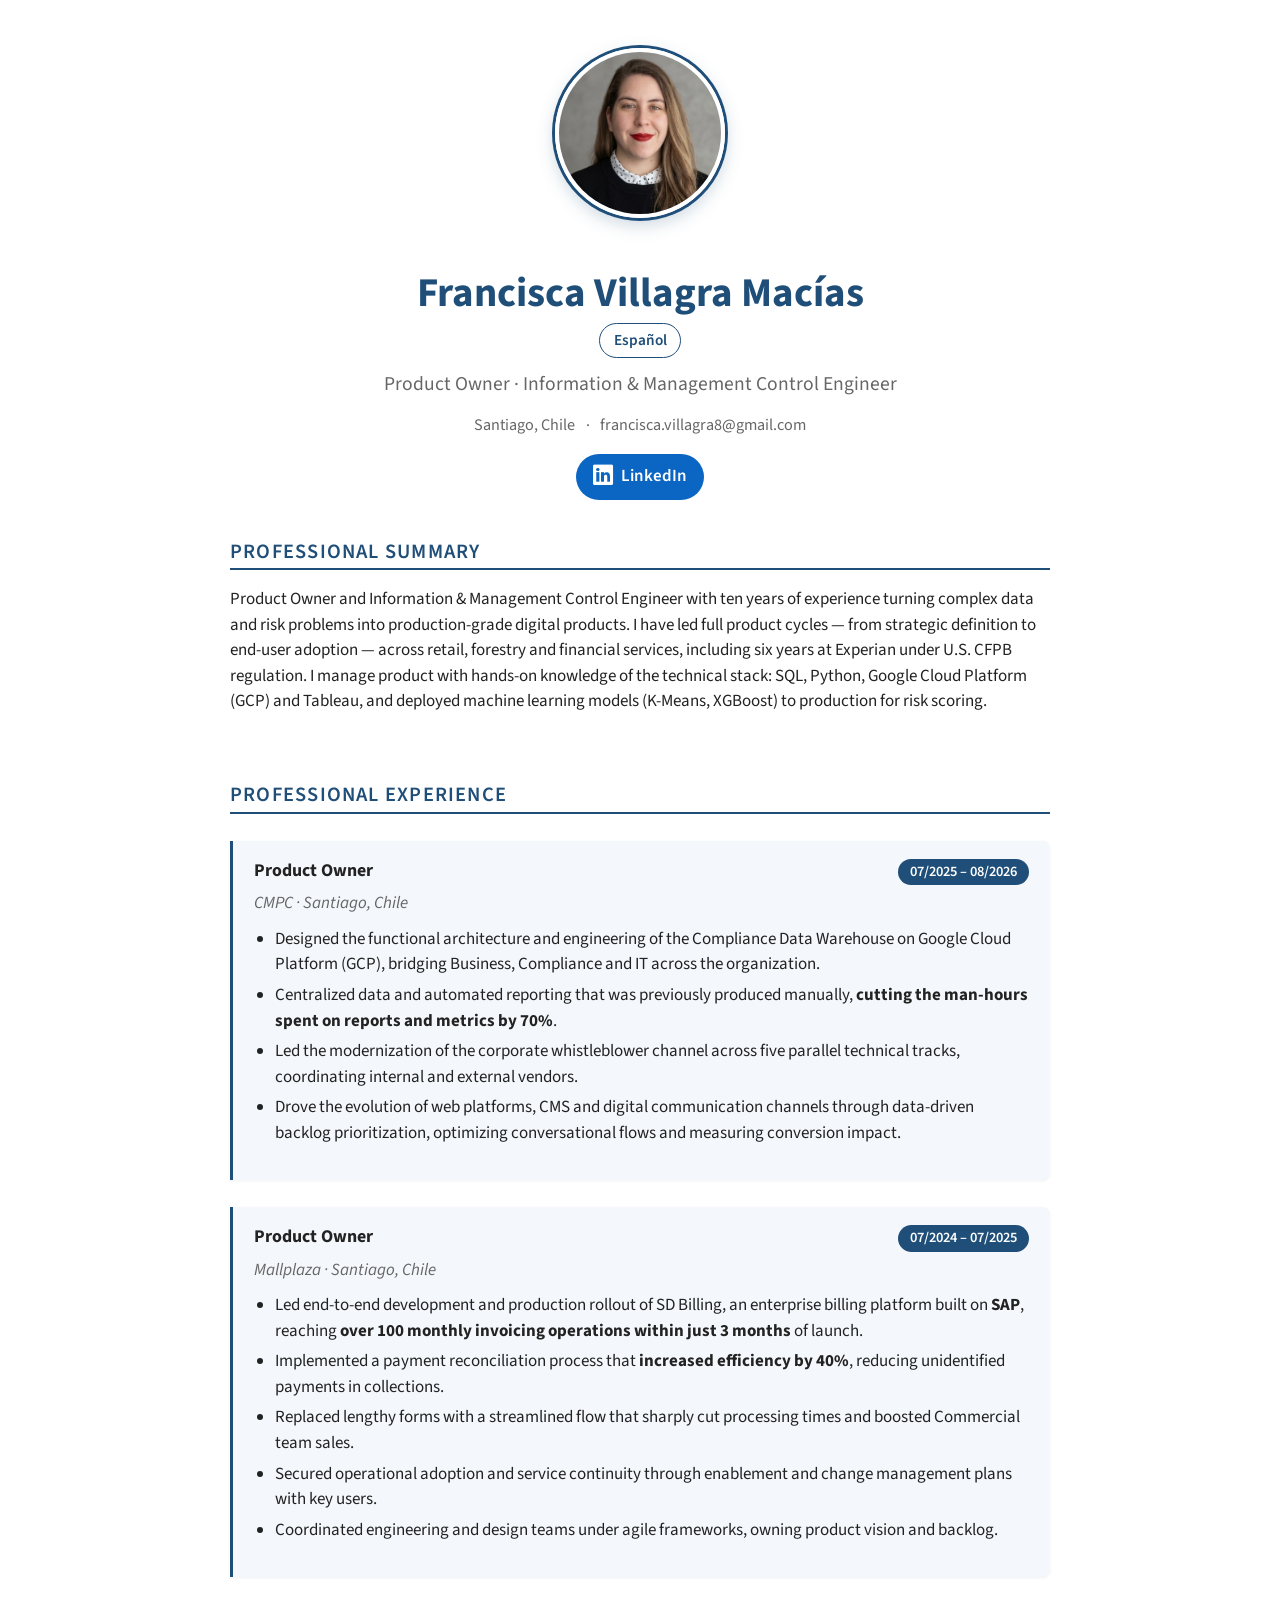
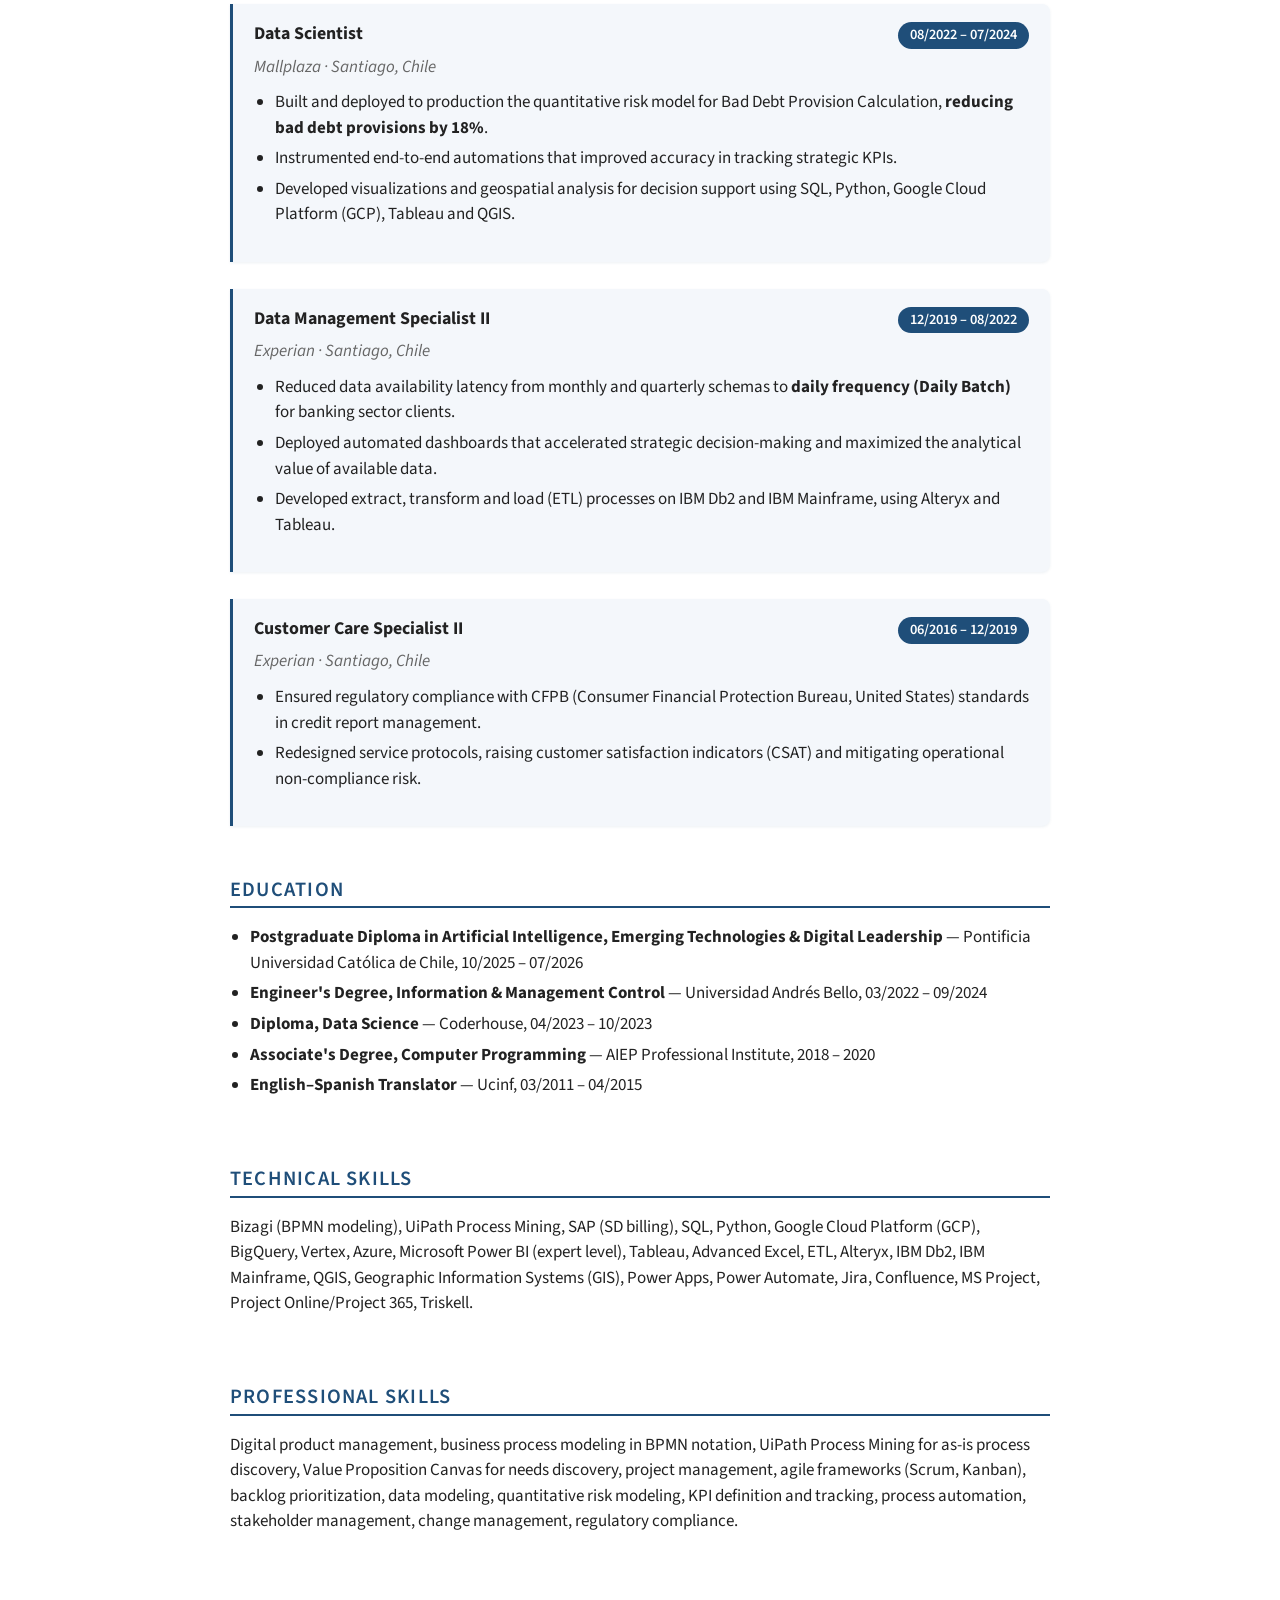
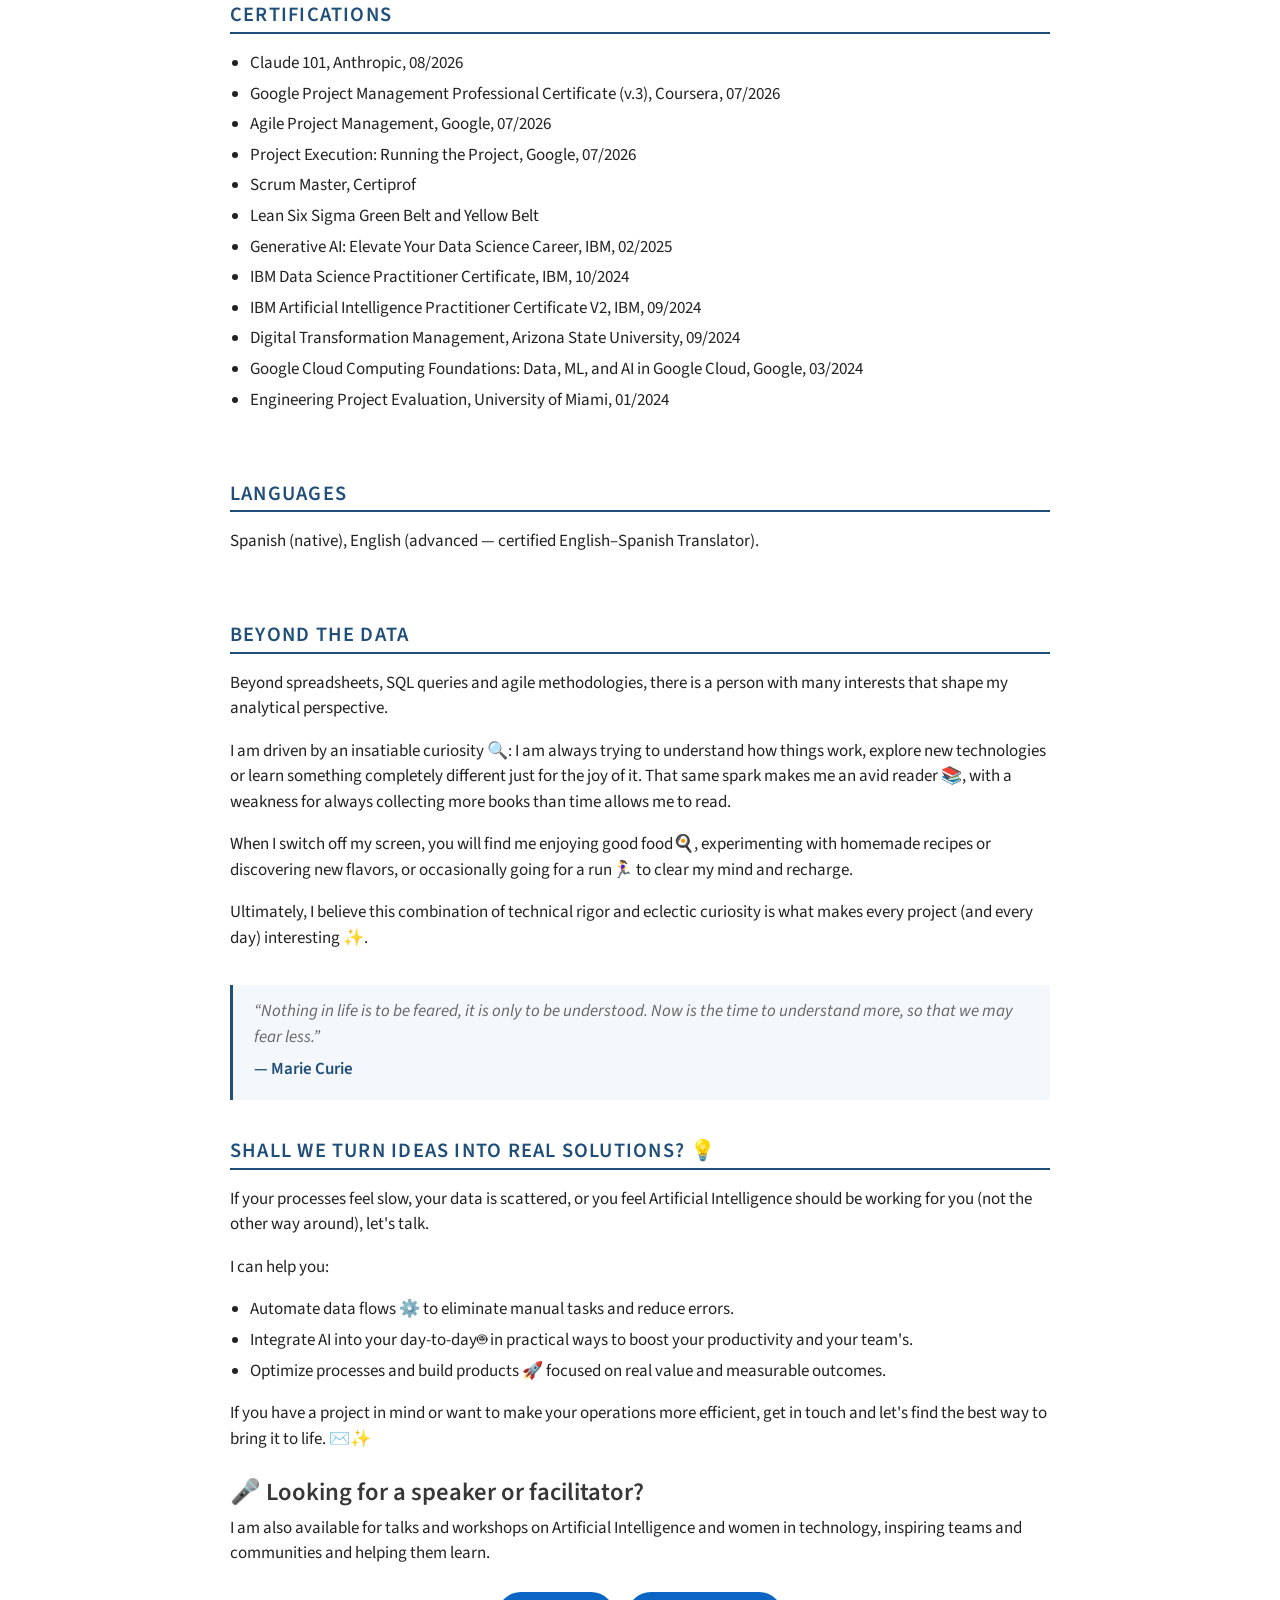
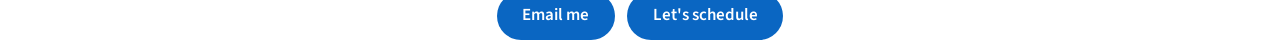
==== docs/en/index.html @ a583f2a6 "Add meeting scheduling email button Co-authored-by: Copilot <223556219+Copilot@users.noreply.github." ====
<!DOCTYPE html>
<html lang="en">
<head>
<meta charset="utf-8">
<meta name="viewport" content="width=device-width, initial-scale=1">
<meta name="format-detection" content="date=no">
<title>Francisca Villagra Macías — CV</title>
<link href="../site_libs/bootstrap/bootstrap-icons.css" rel="stylesheet">
<link href="../site_libs/bootstrap/bootstrap-158031087360bce0ff56dc785ce39e06.min.css" rel="stylesheet">
<link href="../styles.css" rel="stylesheet">
</head>
<body>
<main id="quarto-content" class="content">
<div class="cv-cabecera">
<img class="cv-foto" src="../foto.png" alt="Photo of Francisca Villagra Macías">
<h1>Francisca Villagra Macías</h1>
<a class="cv-idioma" href="../" lang="es">Español</a>
<div class="cv-titulo">Product Owner · Information &amp; Management Control Engineer</div>
<div class="cv-contacto"><span>Santiago, Chile</span><span>francisca.villagra8@gmail.com</span></div>
<a class="cv-linkedin" href="https://www.linkedin.com/in/franciscavmacias" target="_blank" rel="noopener" aria-label="Francisca Villagra Macías on LinkedIn"><i class="bi bi-linkedin"></i> LinkedIn</a>
</div>

<section>
<h2>Professional Summary</h2>
<p>Product Owner and Information &amp; Management Control Engineer with ten years of experience turning complex data and risk problems into production-grade digital products. I have led full product cycles — from strategic definition to end-user adoption — across retail, forestry and financial services, including six years at Experian under U.S. CFPB regulation. I manage product with hands-on knowledge of the technical stack: SQL, Python, Google Cloud Platform (GCP) and Tableau, and deployed machine learning models (K-Means, XGBoost) to production for risk scoring.</p>
</section>
<section>
<h2>Professional Experience</h2>
<div class="cv-bloque visible">
<div class="cv-cargo"><div class="cv-rol">Product Owner</div><div class="cv-periodo"><span class="cv-fecha" role="text" aria-label="07/2025 – 08/2026" data-fecha="07/2025 – 08/2026"></span></div></div>
<div class="cv-empresa">CMPC · Santiago, Chile</div>
<ul>
<li>Designed the functional architecture and engineering of the Compliance Data Warehouse on Google Cloud Platform (GCP), bridging Business, Compliance and IT across the organization.</li>
<li>Centralized data and automated reporting that was previously produced manually, <strong>cutting the man-hours spent on reports and metrics by 70%</strong>.</li>
<li>Led the modernization of the corporate whistleblower channel across five parallel technical tracks, coordinating internal and external vendors.</li>
<li>Drove the evolution of web platforms, CMS and digital communication channels through data-driven backlog prioritization, optimizing conversational flows and measuring conversion impact.</li>
</ul>
</div>
<div class="cv-bloque visible">
<div class="cv-cargo"><div class="cv-rol">Product Owner</div><div class="cv-periodo"><span class="cv-fecha" role="text" aria-label="07/2024 – 07/2025" data-fecha="07/2024 – 07/2025"></span></div></div>
<div class="cv-empresa">Mallplaza · Santiago, Chile</div>
<ul>
<li>Led end-to-end development and production rollout of SD Billing, an enterprise billing platform built on <strong>SAP</strong>, reaching <strong>over 100 monthly invoicing operations within just 3 months</strong> of launch.</li>
<li>Implemented a payment reconciliation process that <strong>increased efficiency by 40%</strong>, reducing unidentified payments in collections.</li>
<li>Replaced lengthy forms with a streamlined flow that sharply cut processing times and boosted Commercial team sales.</li>
<li>Secured operational adoption and service continuity through enablement and change management plans with key users.</li>
<li>Coordinated engineering and design teams under agile frameworks, owning product vision and backlog.</li>
</ul>
</div>
<div class="cv-bloque visible">
<div class="cv-cargo"><div class="cv-rol">Data Scientist</div><div class="cv-periodo"><span class="cv-fecha" role="text" aria-label="08/2022 – 07/2024" data-fecha="08/2022 – 07/2024"></span></div></div>
<div class="cv-empresa">Mallplaza · Santiago, Chile</div>
<ul>
<li>Built and deployed to production the quantitative risk model for Bad Debt Provision Calculation, <strong>reducing bad debt provisions by 18%</strong>.</li>
<li>Instrumented end-to-end automations that improved accuracy in tracking strategic KPIs.</li>
<li>Developed visualizations and geospatial analysis for decision support using SQL, Python, Google Cloud Platform (GCP), Tableau and QGIS.</li>
</ul>
</div>
<div class="cv-bloque visible">
<div class="cv-cargo"><div class="cv-rol">Data Management Specialist II</div><div class="cv-periodo"><span class="cv-fecha" role="text" aria-label="12/2019 – 08/2022" data-fecha="12/2019 – 08/2022"></span></div></div>
<div class="cv-empresa">Experian · Santiago, Chile</div>
<ul>
<li>Reduced data availability latency from monthly and quarterly schemas to <strong>daily frequency (Daily Batch)</strong> for banking sector clients.</li>
<li>Deployed automated dashboards that accelerated strategic decision-making and maximized the analytical value of available data.</li>
<li>Developed extract, transform and load (ETL) processes on IBM Db2 and IBM Mainframe, using Alteryx and Tableau.</li>
</ul>
</div>
<div class="cv-bloque visible">
<div class="cv-cargo"><div class="cv-rol">Customer Care Specialist II</div><div class="cv-periodo"><span class="cv-fecha" role="text" aria-label="06/2016 – 12/2019" data-fecha="06/2016 – 12/2019"></span></div></div>
<div class="cv-empresa">Experian · Santiago, Chile</div>
<ul>
<li>Ensured regulatory compliance with CFPB (Consumer Financial Protection Bureau, United States) standards in credit report management.</li>
<li>Redesigned service protocols, raising customer satisfaction indicators (CSAT) and mitigating operational non-compliance risk.</li>
</ul>
</div>
</section>
<section>
<h2>Education</h2>
<ul>
<li><strong>Postgraduate Diploma in Artificial Intelligence, Emerging Technologies &amp; Digital Leadership</strong> — Pontificia Universidad Católica de Chile, <span class="cv-fecha" role="text" aria-label="10/2025" data-fecha="10/2025"></span> – <span class="cv-fecha" role="text" aria-label="07/2026" data-fecha="07/2026"></span></li>
<li><strong>Engineer's Degree, Information &amp; Management Control</strong> — Universidad Andrés Bello, <span class="cv-fecha" role="text" aria-label="03/2022" data-fecha="03/2022"></span> – <span class="cv-fecha" role="text" aria-label="09/2024" data-fecha="09/2024"></span></li>
<li><strong>Diploma, Data Science</strong> — Coderhouse, <span class="cv-fecha" role="text" aria-label="04/2023" data-fecha="04/2023"></span> – <span class="cv-fecha" role="text" aria-label="10/2023" data-fecha="10/2023"></span></li>
<li><strong>Associate's Degree, Computer Programming</strong> — AIEP Professional Institute, 2018 – 2020</li>
<li><strong>English–Spanish Translator</strong> — Ucinf, <span class="cv-fecha" role="text" aria-label="03/2011" data-fecha="03/2011"></span> – <span class="cv-fecha" role="text" aria-label="04/2015" data-fecha="04/2015"></span></li>
</ul>
</section>
<section>
<h2>Technical Skills</h2>
<p>Bizagi (BPMN modeling), UiPath Process Mining, SAP (SD billing), SQL, Python, Google Cloud Platform (GCP), BigQuery, Vertex, Azure, Microsoft Power BI (expert level), Tableau, Advanced Excel, ETL, Alteryx, IBM Db2, IBM Mainframe, QGIS, Geographic Information Systems (GIS), Power Apps, Power Automate, Jira, Confluence, MS Project, Project Online/Project 365, Triskell.</p>
</section>
<section>
<h2>Professional Skills</h2>
<p>Digital product management, business process modeling in BPMN notation, UiPath Process Mining for as-is process discovery, Value Proposition Canvas for needs discovery, project management, agile frameworks (Scrum, Kanban), backlog prioritization, data modeling, quantitative risk modeling, KPI definition and tracking, process automation, stakeholder management, change management, regulatory compliance.</p>
</section>
<section>
<h2>Certifications</h2>
<ul>
<li>Claude 101, Anthropic, <span class="cv-fecha" role="text" aria-label="08/2026" data-fecha="08/2026"></span></li>
<li>Google Project Management Professional Certificate (v.3), Coursera, <span class="cv-fecha" role="text" aria-label="07/2026" data-fecha="07/2026"></span></li>
<li>Agile Project Management, Google, <span class="cv-fecha" role="text" aria-label="07/2026" data-fecha="07/2026"></span></li>
<li>Project Execution: Running the Project, Google, <span class="cv-fecha" role="text" aria-label="07/2026" data-fecha="07/2026"></span></li>
<li>Scrum Master, Certiprof</li>
<li>Lean Six Sigma Green Belt and Yellow Belt</li>
<li>Generative AI: Elevate Your Data Science Career, IBM, <span class="cv-fecha" role="text" aria-label="02/2025" data-fecha="02/2025"></span></li>
<li>IBM Data Science Practitioner Certificate, IBM, <span class="cv-fecha" role="text" aria-label="10/2024" data-fecha="10/2024"></span></li>
<li>IBM Artificial Intelligence Practitioner Certificate V2, IBM, <span class="cv-fecha" role="text" aria-label="09/2024" data-fecha="09/2024"></span></li>
<li>Digital Transformation Management, Arizona State University, <span class="cv-fecha" role="text" aria-label="09/2024" data-fecha="09/2024"></span></li>
<li>Google Cloud Computing Foundations: Data, ML, and AI in Google Cloud, Google, <span class="cv-fecha" role="text" aria-label="03/2024" data-fecha="03/2024"></span></li>
<li>Engineering Project Evaluation, University of Miami, <span class="cv-fecha" role="text" aria-label="01/2024" data-fecha="01/2024"></span></li>
</ul>
</section>
<section>
<h2>Languages</h2>
<p>Spanish (native), English (advanced — certified English–Spanish Translator).</p>
</section>
<section>
<h2>Beyond the Data</h2>
<p>Beyond spreadsheets, SQL queries and agile methodologies, there is a person with many interests that shape my analytical perspective.</p>
<p>I am driven by an insatiable curiosity 🔍: I am always trying to understand how things work, explore new technologies or learn something completely different just for the joy of it. That same spark makes me an avid reader 📚, with a weakness for always collecting more books than time allows me to read.</p>
<p>When I switch off my screen, you will find me enjoying good food🍳, experimenting with homemade recipes or discovering new flavors, or occasionally going for a run🏃‍♀️ to clear my mind and recharge.</p>
<p>Ultimately, I believe this combination of technical rigor and eclectic curiosity is what makes every project (and every day) interesting ✨.</p>
</section>
<blockquote class="cv-cita">
<p>“Nothing in life is to be feared, it is only to be understood. Now is the time to understand more, so that we may fear less.”</p>
<cite>— Marie Curie</cite>
</blockquote>
<section>
<h2>Shall we turn ideas into real solutions? 💡</h2>
<p>If your processes feel slow, your data is scattered, or you feel Artificial Intelligence should be working for you (not the other way around), let's talk.</p>
<p>I can help you:</p>
<ul>
<li>Automate data flows ⚙️ to eliminate manual tasks and reduce errors.</li>
<li>Integrate AI into your day-to-day🤖 in practical ways to boost your productivity and your team's.</li>
<li>Optimize processes and build products 🚀 focused on real value and measurable outcomes.</li>
</ul>
<p>If you have a project in mind or want to make your operations more efficient, get in touch and let's find the best way to bring it to life. ✉️✨</p>
<h3>🎤 Looking for a speaker or facilitator?</h3>
<p>I am also available for talks and workshops on Artificial Intelligence and women in technology, inspiring teams and communities and helping them learn.</p>
<div class="cv-email-contenedor"><a class="cv-email" href="mailto:francisca.villagra8@gmail.com?subject=Let%27s%20talk%20about%20a%20project">Email me</a><a class="cv-email" href="mailto:francisca.villagra8@gmail.com?subject=Let%27s%20schedule&amp;body=Hi%20Francisca%2C%0A%0ALet%27s%20schedule%20a%20meeting.">Let's schedule</a></div>
</section>
</main>
</body>
</html>
---- docs/styles.css ----
:root { --acento: #1f4e79; --texto: #222; --suave: #666; }
body { color: var(--texto); }
#quarto-content { max-width: 820px; margin: 0 auto; }
header#title-block-header { display: none; }

.cv-cabecera { text-align: center; margin: 2rem 0 1.5rem; }
.cv-cabecera h1 { font-size: 2.4rem; font-weight: 700; margin-bottom: .2rem; color: var(--acento); }
.cv-cabecera .cv-titulo { font-size: 1.15rem; color: var(--suave); margin-bottom: .8rem; }
.cv-contacto { font-size: .95rem; color: var(--suave); }
.cv-contacto span + span::before { content: "·"; margin: 0 .6rem; }
.cv-linkedin {
  display: inline-flex; align-items: center; gap: .5rem; margin-top: 1rem;
  padding: .45rem 1rem; border-radius: 999px; background: #0a66c2; color: #fff !important;
  text-decoration: none; font-weight: 600;
}
.cv-linkedin:hover { background: #004182; }
.cv-linkedin .bi { font-size: 1.2rem; }
.cv-idioma {
  display: inline-block; margin: .1rem 0 .7rem; padding: .3rem .8rem; border: 1px solid var(--acento);
  border-radius: 999px; color: var(--acento); text-decoration: none; font-size: .9rem; font-weight: 600;
}
.cv-idioma:hover { color: #fff; background: var(--acento); }
.cv-cita {
  margin: 2rem 0 .75rem; padding: 1rem 1.25rem; border-left: 3px solid var(--acento);
  background: #f4f7fb; color: var(--suave); font-style: italic;
}
.cv-cita p { margin-bottom: .4rem; }
.cv-cita cite { color: var(--acento); font-style: normal; font-weight: 600; }
.cv-cita + section h2 { margin-top: .75rem; }
.cv-email-contenedor { display: flex; justify-content: center; flex-wrap: wrap; gap: .75rem; margin: 1.5rem 0 2rem; }
.cv-email {
  display: inline-block; padding: .65rem 1.5rem; border-radius: 999px; background: #0a66c2;
  color: #fff !important; text-decoration: none; font-weight: 600;
}
.cv-email:hover { background: #004182; }

h2 { font-size: 1.2rem; text-transform: uppercase; letter-spacing: .06em; color: var(--acento);
     border-bottom: 2px solid var(--acento); padding-bottom: .25rem; margin-top: 2.2rem; }
.cv-bloque { margin-top: 1.6rem; padding: 1rem 1.25rem; border-left: 3px solid var(--acento);
  background: #f4f7fb; border-radius: 0 8px 8px 0; box-shadow: 0 1px 3px rgba(31,78,121,.08); }
.cv-cargo { display: flex; justify-content: space-between; align-items: baseline; flex-wrap: wrap; gap: .4rem 2rem; }
.cv-cargo .cv-rol { font-weight: 700; font-size: 1.05rem; }
.cv-cargo .cv-periodo { color: #fff; background: var(--acento); font-size: .85rem; font-weight: 600;
  padding: .15rem .7rem; border-radius: 999px; white-space: nowrap; }
.cv-fecha::before { content: attr(data-fecha); }
.cv-periodo .cv-fecha { color: #fff; }
a[x-apple-data-detectors] {
  color: inherit !important; font-family: inherit !important; font-size: inherit !important;
  font-weight: inherit !important; line-height: inherit !important;
  -webkit-text-fill-color: currentColor !important; text-decoration: none !important;
}
.cv-empresa { color: var(--suave); font-style: italic; margin: .35rem 0 .6rem; }
ul { padding-left: 1.2rem; }
li { margin-bottom: .3rem; }

@media print { .cv-linkedin { color: #000 !important; background: none; border: 1px solid #000; } }

/* Aparición al hacer scroll */
.reveal { opacity: 0; transform: translateY(28px); transition: opacity .7s ease, transform .7s ease; }
.reveal.visible { opacity: 1; transform: none; }
.cv-bloque li { opacity: 0; transform: translateY(10px); transition: opacity .5s ease var(--d, 0ms), transform .5s ease var(--d, 0ms); }
.cv-bloque.visible li { opacity: 1; transform: none; }
.cv-cabecera.reveal { transform: translateY(-24px); }
.cv-cabecera.reveal.visible { transform: none; }
@media (prefers-reduced-motion: reduce) { .reveal, .cv-bloque li { opacity: 1; transform: none; transition: none; } }

.cv-foto { width: 170px; height: 170px; object-fit: cover; border-radius: 50%; border: 4px solid #fff;
  box-shadow: 0 0 0 3px var(--acento), 0 6px 18px rgba(31,78,121,.25); margin-bottom: 1rem; }
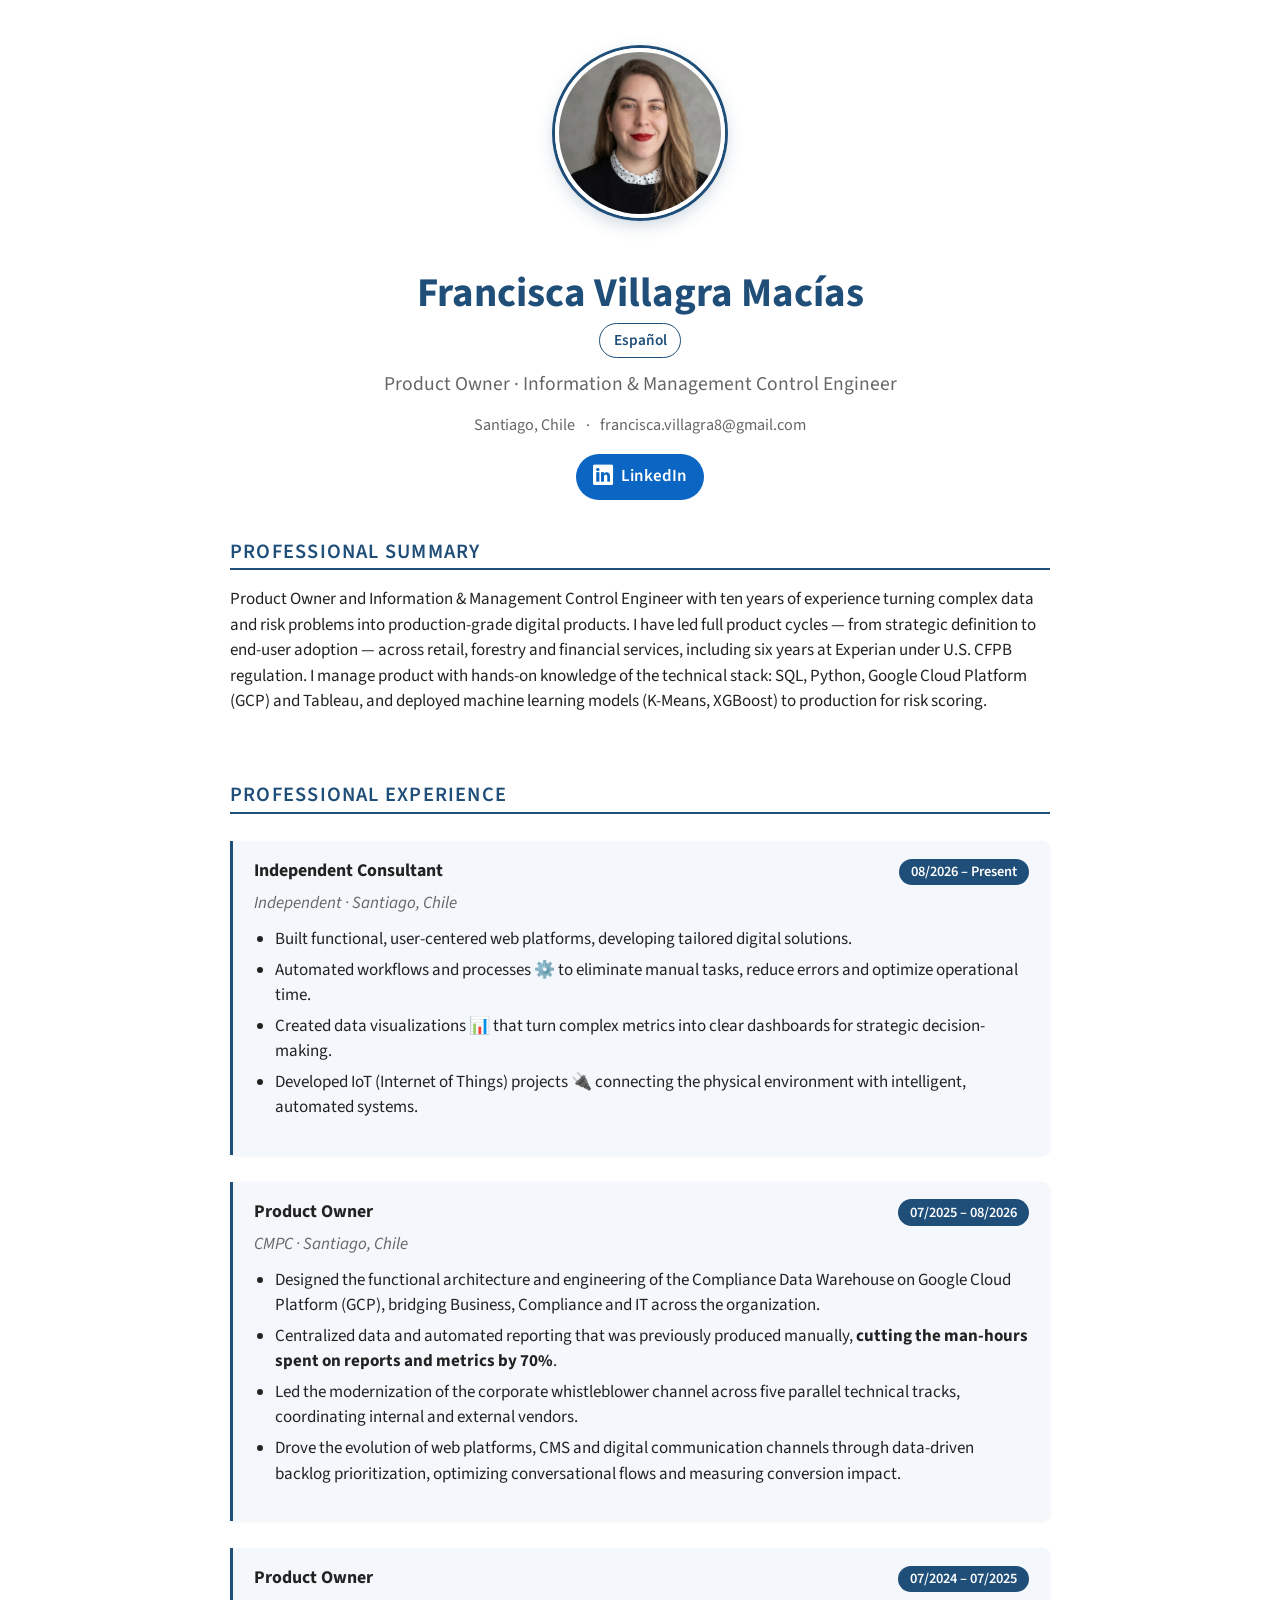
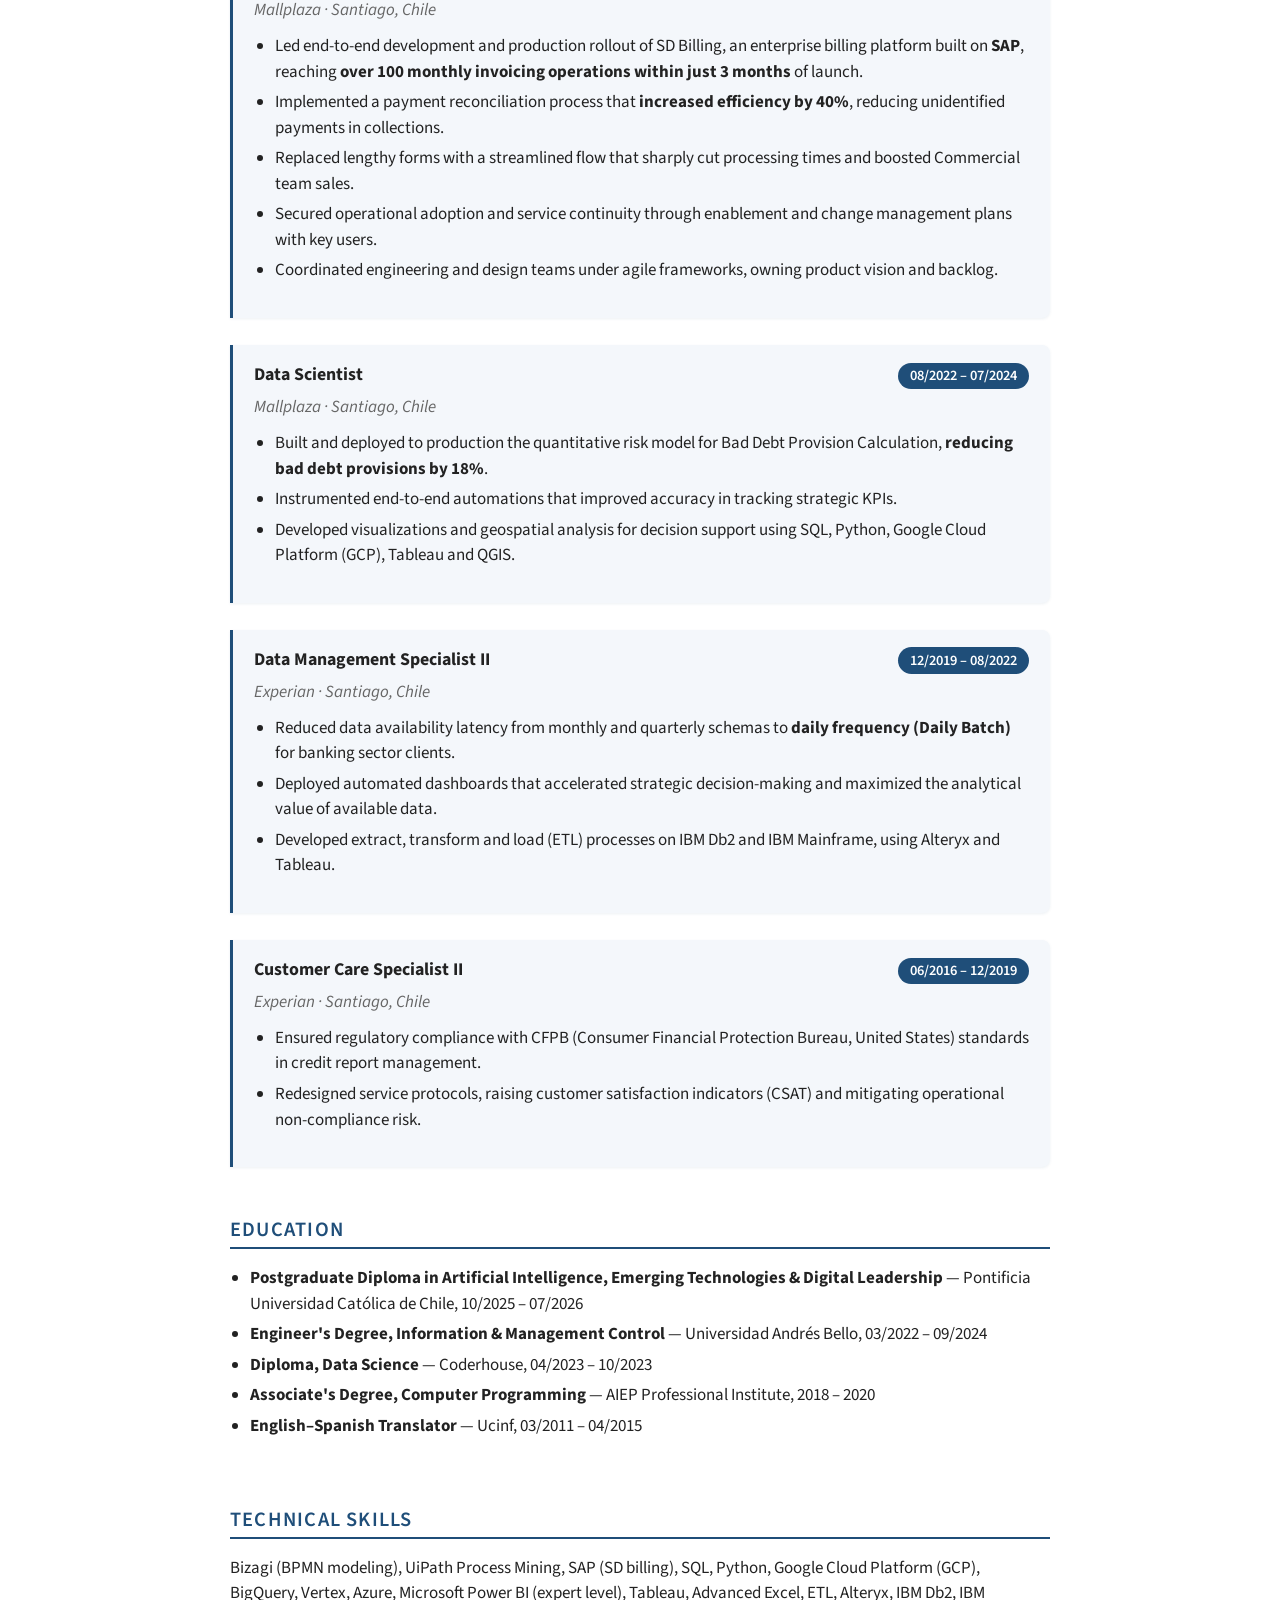
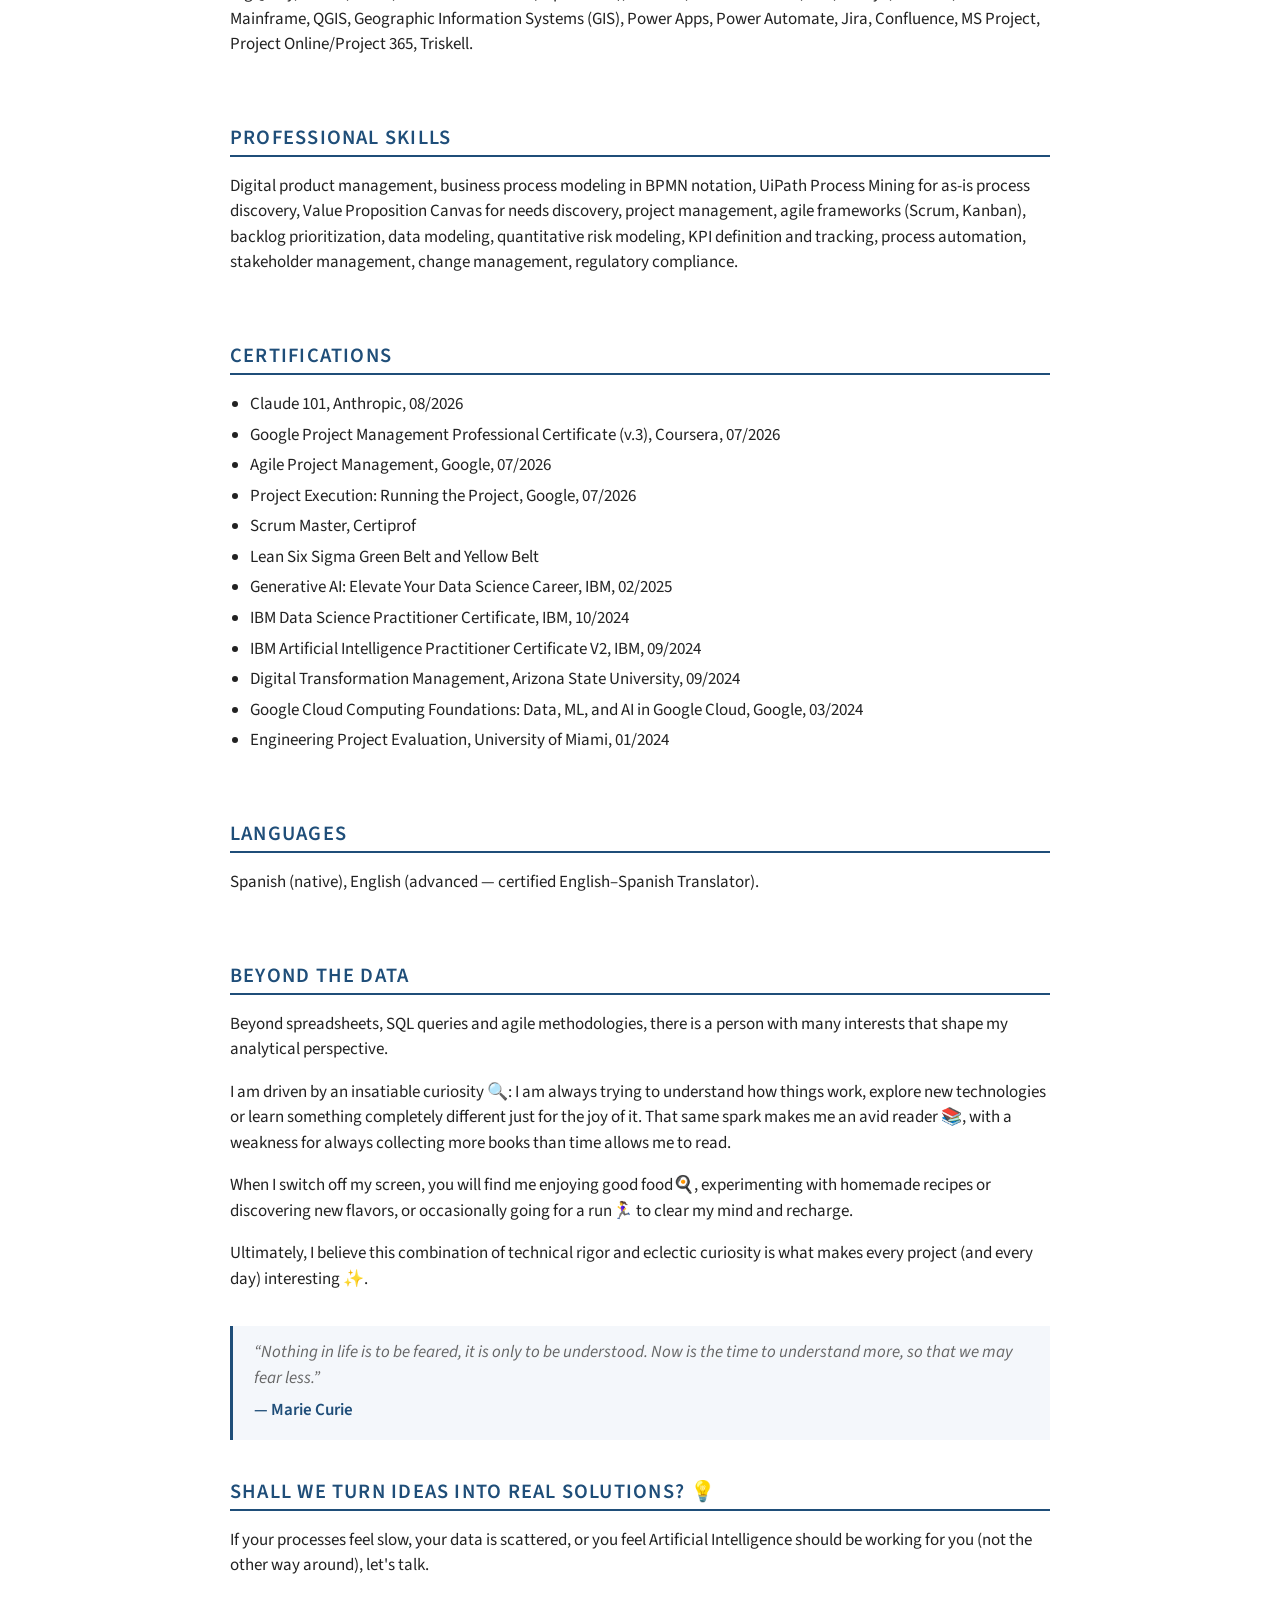
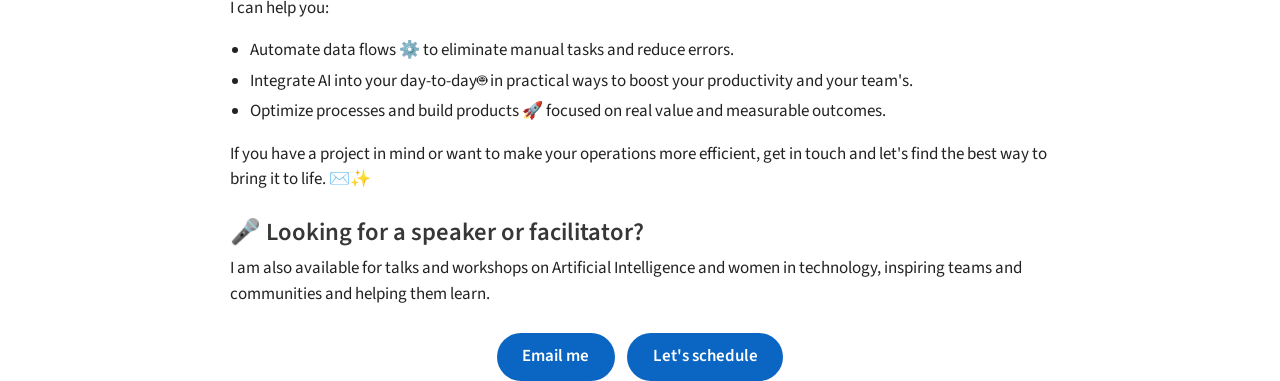
==== commit 4237b408: "Add independent consulting experience Co-authored-by: Copilot <223556219+Copilot@users.noreply.githu" ====
--- a/docs/en/index.html
+++ b/docs/en/index.html
@@ -26,6 +26,16 @@
 </section>
 <section>
 <h2>Professional Experience</h2>
+<div class="cv-bloque visible">
+<div class="cv-cargo"><div class="cv-rol">Independent Consultant</div><div class="cv-periodo"><span class="cv-fecha" role="text" aria-label="08/2026 – Present" data-fecha="08/2026 – Present"></span></div></div>
+<div class="cv-empresa">Independent · Santiago, Chile</div>
+<ul>
+<li>Built functional, user-centered web platforms, developing tailored digital solutions.</li>
+<li>Automated workflows and processes ⚙️ to eliminate manual tasks, reduce errors and optimize operational time.</li>
+<li>Created data visualizations 📊 that turn complex metrics into clear dashboards for strategic decision-making.</li>
+<li>Developed IoT (Internet of Things) projects 🔌 connecting the physical environment with intelligent, automated systems.</li>
+</ul>
+</div>
 <div class="cv-bloque visible">
 <div class="cv-cargo"><div class="cv-rol">Product Owner</div><div class="cv-periodo"><span class="cv-fecha" role="text" aria-label="07/2025 – 08/2026" data-fecha="07/2025 – 08/2026"></span></div></div>
 <div class="cv-empresa">CMPC · Santiago, Chile</div>
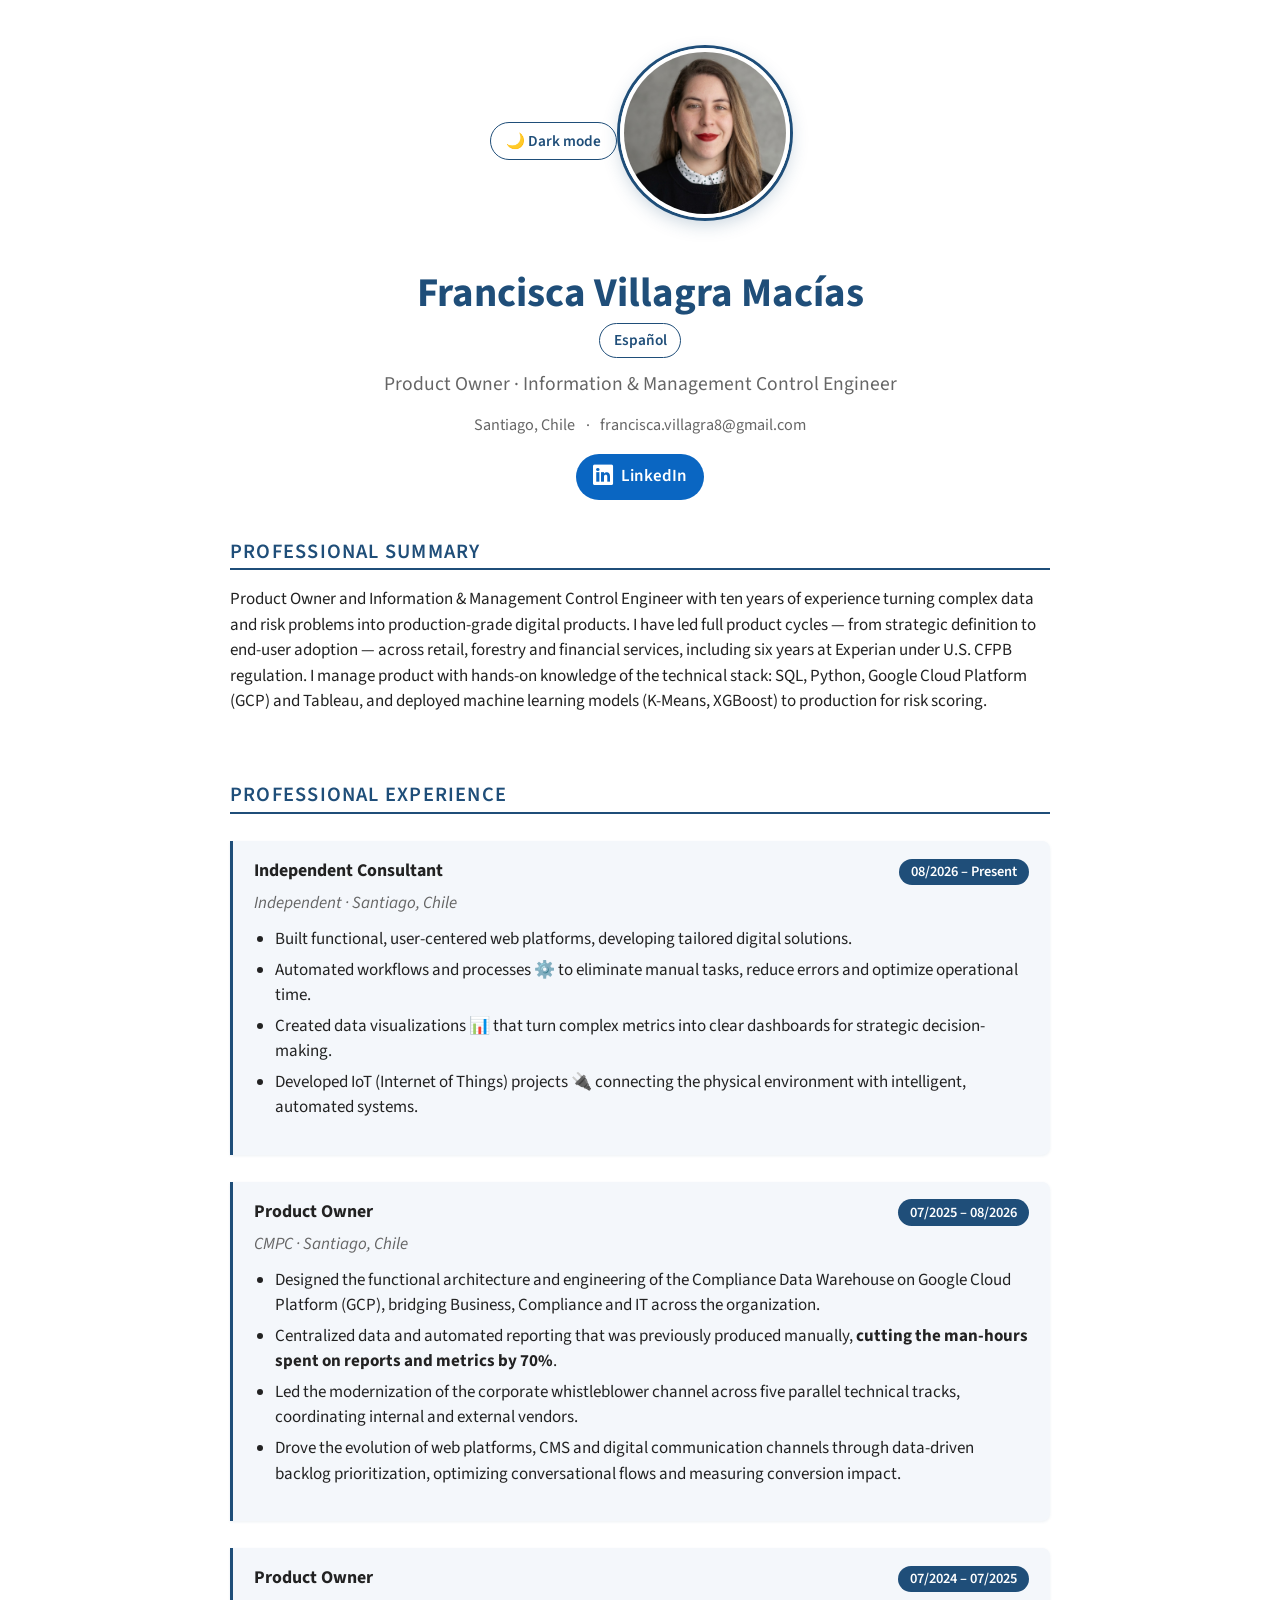
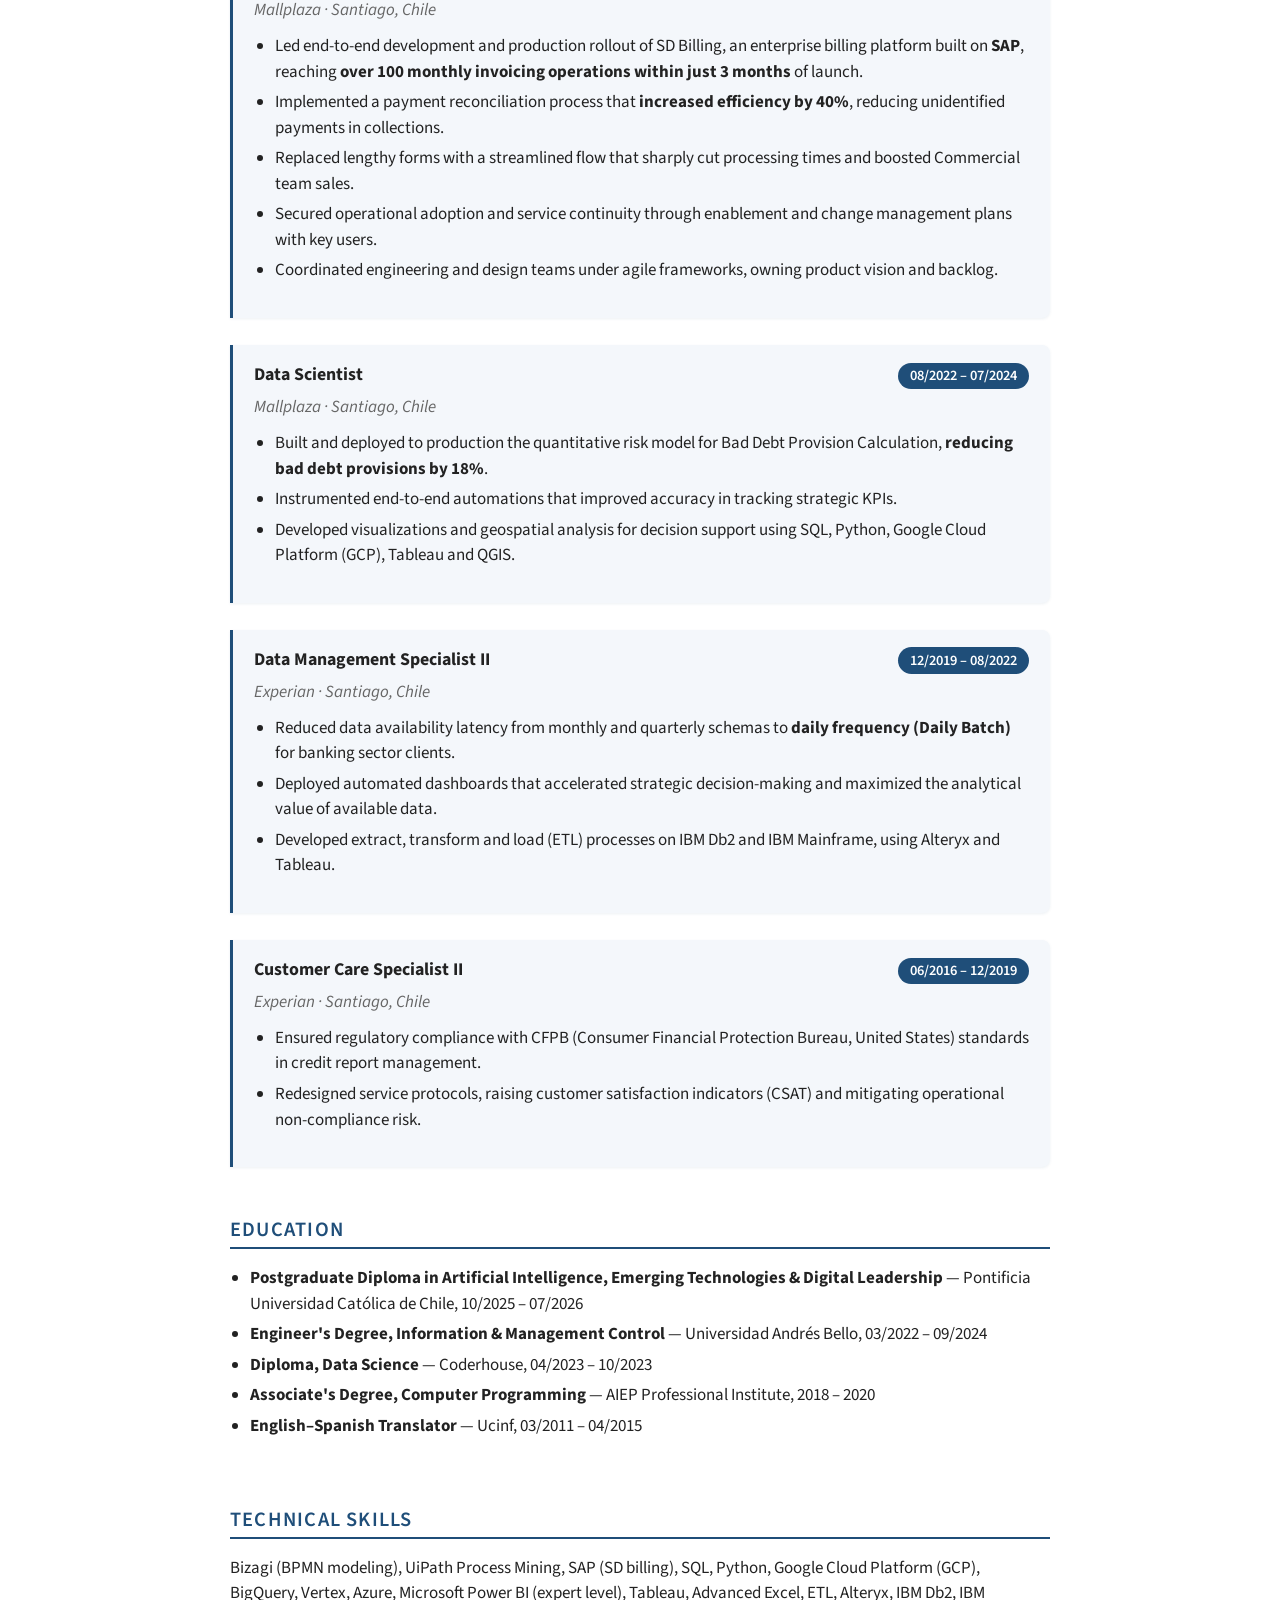
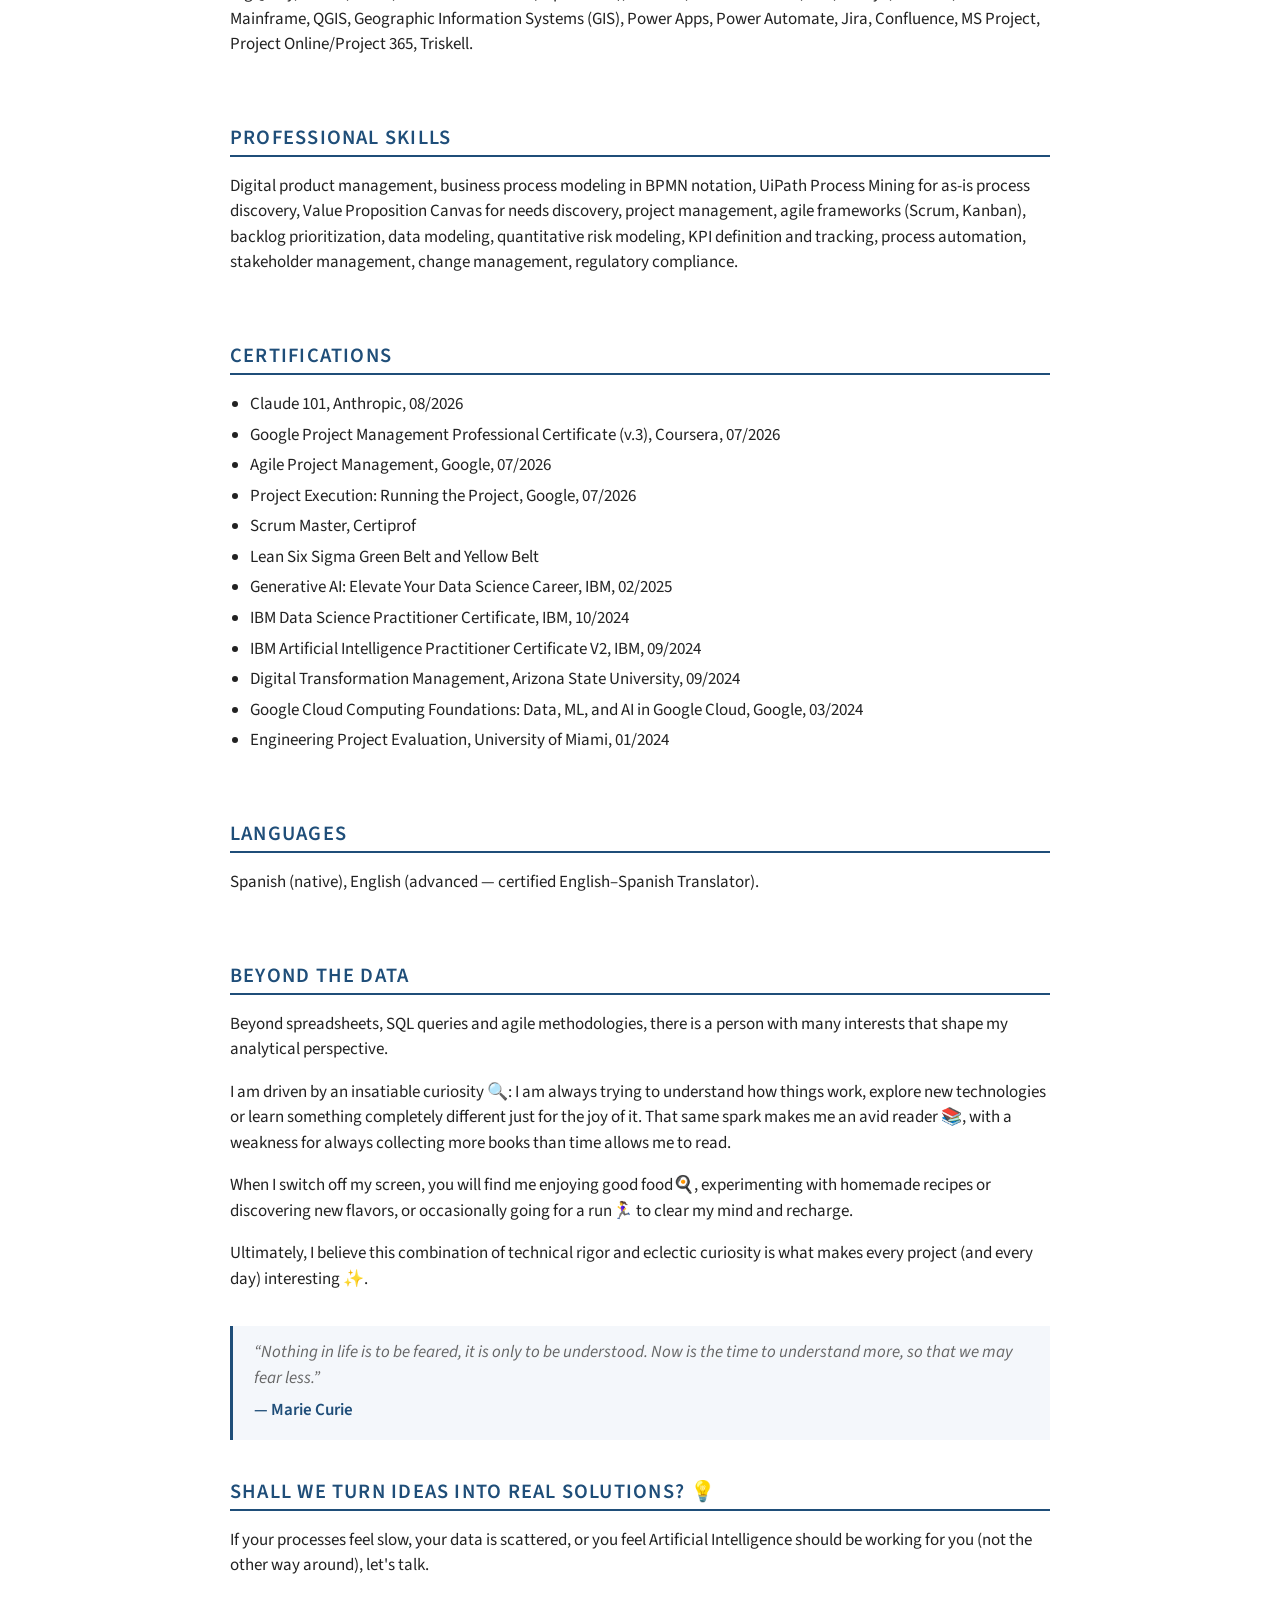
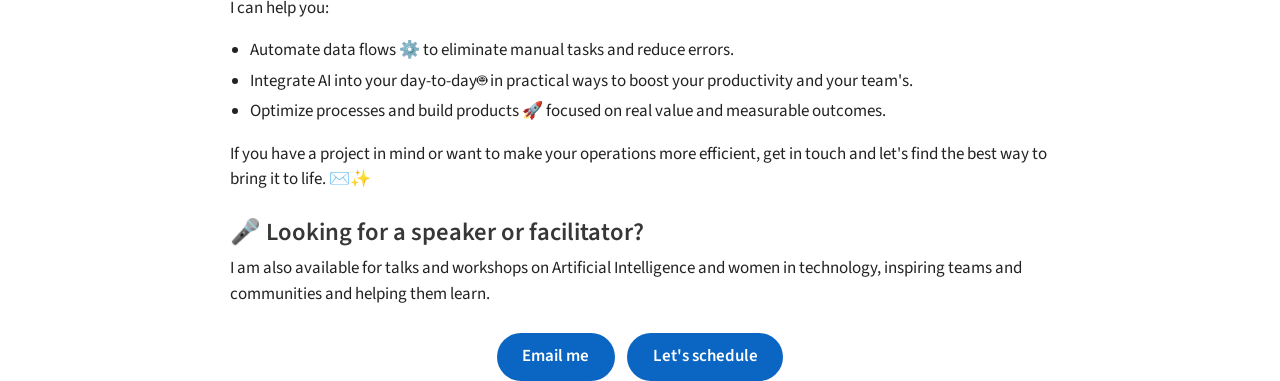
==== commit 9a2a264a: "Add dark mode toggle to resume site Co-authored-by: Copilot <223556219+Copilot@users.noreply.github." ====
--- a/docs/en/index.html
+++ b/docs/en/index.html
@@ -8,10 +8,39 @@
 <link href="../site_libs/bootstrap/bootstrap-icons.css" rel="stylesheet">
 <link href="../site_libs/bootstrap/bootstrap-158031087360bce0ff56dc785ce39e06.min.css" rel="stylesheet">
 <link href="../styles.css" rel="stylesheet">
+<script>
+(function () {
+  var key = "cv-theme";
+  if (localStorage.getItem(key) === "dark") {
+    document.documentElement.setAttribute("data-theme", "dark");
+  }
+  document.addEventListener("DOMContentLoaded", function () {
+    var button = document.querySelector(".cv-theme-toggle");
+    if (!button) return;
+    var english = document.documentElement.lang === "en";
+    function updateButton() {
+      var dark = document.documentElement.getAttribute("data-theme") === "dark";
+      button.setAttribute("aria-pressed", dark ? "true" : "false");
+      button.textContent = dark
+        ? (english ? "☀️ Light mode" : "☀️ Modo claro")
+        : (english ? "🌙 Dark mode" : "🌙 Modo oscuro");
+    }
+    button.addEventListener("click", function () {
+      var dark = document.documentElement.getAttribute("data-theme") !== "dark";
+      if (dark) document.documentElement.setAttribute("data-theme", "dark");
+      else document.documentElement.removeAttribute("data-theme");
+      localStorage.setItem(key, dark ? "dark" : "light");
+      updateButton();
+    });
+    updateButton();
+  });
+})();
+</script>
 </head>
 <body>
 <main id="quarto-content" class="content">
 <div class="cv-cabecera">
+<button class="cv-theme-toggle" type="button" aria-pressed="false">🌙 Dark mode</button>
 <img class="cv-foto" src="../foto.png" alt="Photo of Francisca Villagra Macías">
 <h1>Francisca Villagra Macías</h1>
 <a class="cv-idioma" href="../" lang="es">Español</a>
--- a/docs/styles.css
+++ b/docs/styles.css
@@ -1,9 +1,38 @@
-:root { --acento: #1f4e79; --texto: #222; --suave: #666; }
-body { color: var(--texto); }
+:root {
+  --acento: #1f4e79;
+  --texto: #222;
+  --suave: #666;
+  --fondo: #fff;
+  --superficie: #f4f7fb;
+  --periodo-fondo: var(--acento);
+  --periodo-texto: #fff;
+  --borde-foto: #fff;
+  --sombra-bloque: rgba(31,78,121,.08);
+}
+:root[data-theme="dark"] {
+  color-scheme: dark;
+  --acento: #8ab4e0;
+  --texto: #e6edf5;
+  --suave: #b6c2d0;
+  --fondo: #141a22;
+  --superficie: #202a36;
+  --periodo-fondo: #315f8f;
+  --borde-foto: #141a22;
+  --sombra-bloque: rgba(0,0,0,.25);
+}
+body { color: var(--texto); background: var(--fondo); }
 #quarto-content { max-width: 820px; margin: 0 auto; }
 header#title-block-header { display: none; }
 
 .cv-cabecera { text-align: center; margin: 2rem 0 1.5rem; }
+.cv-theme-toggle {
+  display: inline-flex; align-items: center; justify-content: center; gap: .4rem;
+  margin: 0 0 1rem; padding: .4rem .9rem; border: 1px solid var(--acento);
+  border-radius: 999px; color: var(--acento); background: transparent;
+  font: inherit; font-size: .9rem; font-weight: 600; cursor: pointer;
+}
+.cv-theme-toggle:hover { color: var(--fondo); background: var(--acento); }
+.cv-theme-toggle:focus-visible { outline: 3px solid var(--acento); outline-offset: 3px; }
 .cv-cabecera h1 { font-size: 2.4rem; font-weight: 700; margin-bottom: .2rem; color: var(--acento); }
 .cv-cabecera .cv-titulo { font-size: 1.15rem; color: var(--suave); margin-bottom: .8rem; }
 .cv-contacto { font-size: .95rem; color: var(--suave); }
@@ -22,8 +51,9 @@
 .cv-idioma:hover { color: #fff; background: var(--acento); }
 .cv-cita {
   margin: 2rem 0 .75rem; padding: 1rem 1.25rem; border-left: 3px solid var(--acento);
-  background: #f4f7fb; color: var(--suave); font-style: italic;
+  background: var(--superficie); color: var(--suave); font-style: italic;
 }
+blockquote { color: var(--suave); background: var(--superficie); border-left-color: var(--acento); }
 .cv-cita p { margin-bottom: .4rem; }
 .cv-cita cite { color: var(--acento); font-style: normal; font-weight: 600; }
 .cv-cita + section h2 { margin-top: .75rem; }
@@ -37,13 +67,13 @@
 h2 { font-size: 1.2rem; text-transform: uppercase; letter-spacing: .06em; color: var(--acento);
      border-bottom: 2px solid var(--acento); padding-bottom: .25rem; margin-top: 2.2rem; }
 .cv-bloque { margin-top: 1.6rem; padding: 1rem 1.25rem; border-left: 3px solid var(--acento);
-  background: #f4f7fb; border-radius: 0 8px 8px 0; box-shadow: 0 1px 3px rgba(31,78,121,.08); }
+  background: var(--superficie); border-radius: 0 8px 8px 0; box-shadow: 0 1px 3px var(--sombra-bloque); }
 .cv-cargo { display: flex; justify-content: space-between; align-items: baseline; flex-wrap: wrap; gap: .4rem 2rem; }
 .cv-cargo .cv-rol { font-weight: 700; font-size: 1.05rem; }
-.cv-cargo .cv-periodo { color: #fff; background: var(--acento); font-size: .85rem; font-weight: 600;
+.cv-cargo .cv-periodo { color: var(--periodo-texto); background: var(--periodo-fondo); font-size: .85rem; font-weight: 600;
   padding: .15rem .7rem; border-radius: 999px; white-space: nowrap; }
 .cv-fecha::before { content: attr(data-fecha); }
-.cv-periodo .cv-fecha { color: #fff; }
+.cv-periodo .cv-fecha { color: var(--periodo-texto); }
 a[x-apple-data-detectors] {
   color: inherit !important; font-family: inherit !important; font-size: inherit !important;
   font-weight: inherit !important; line-height: inherit !important;
@@ -64,5 +94,5 @@
 .cv-cabecera.reveal.visible { transform: none; }
 @media (prefers-reduced-motion: reduce) { .reveal, .cv-bloque li { opacity: 1; transform: none; transition: none; } }
 
-.cv-foto { width: 170px; height: 170px; object-fit: cover; border-radius: 50%; border: 4px solid #fff;
+.cv-foto { width: 170px; height: 170px; object-fit: cover; border-radius: 50%; border: 4px solid var(--borde-foto);
   box-shadow: 0 0 0 3px var(--acento), 0 6px 18px rgba(31,78,121,.25); margin-bottom: 1rem; }
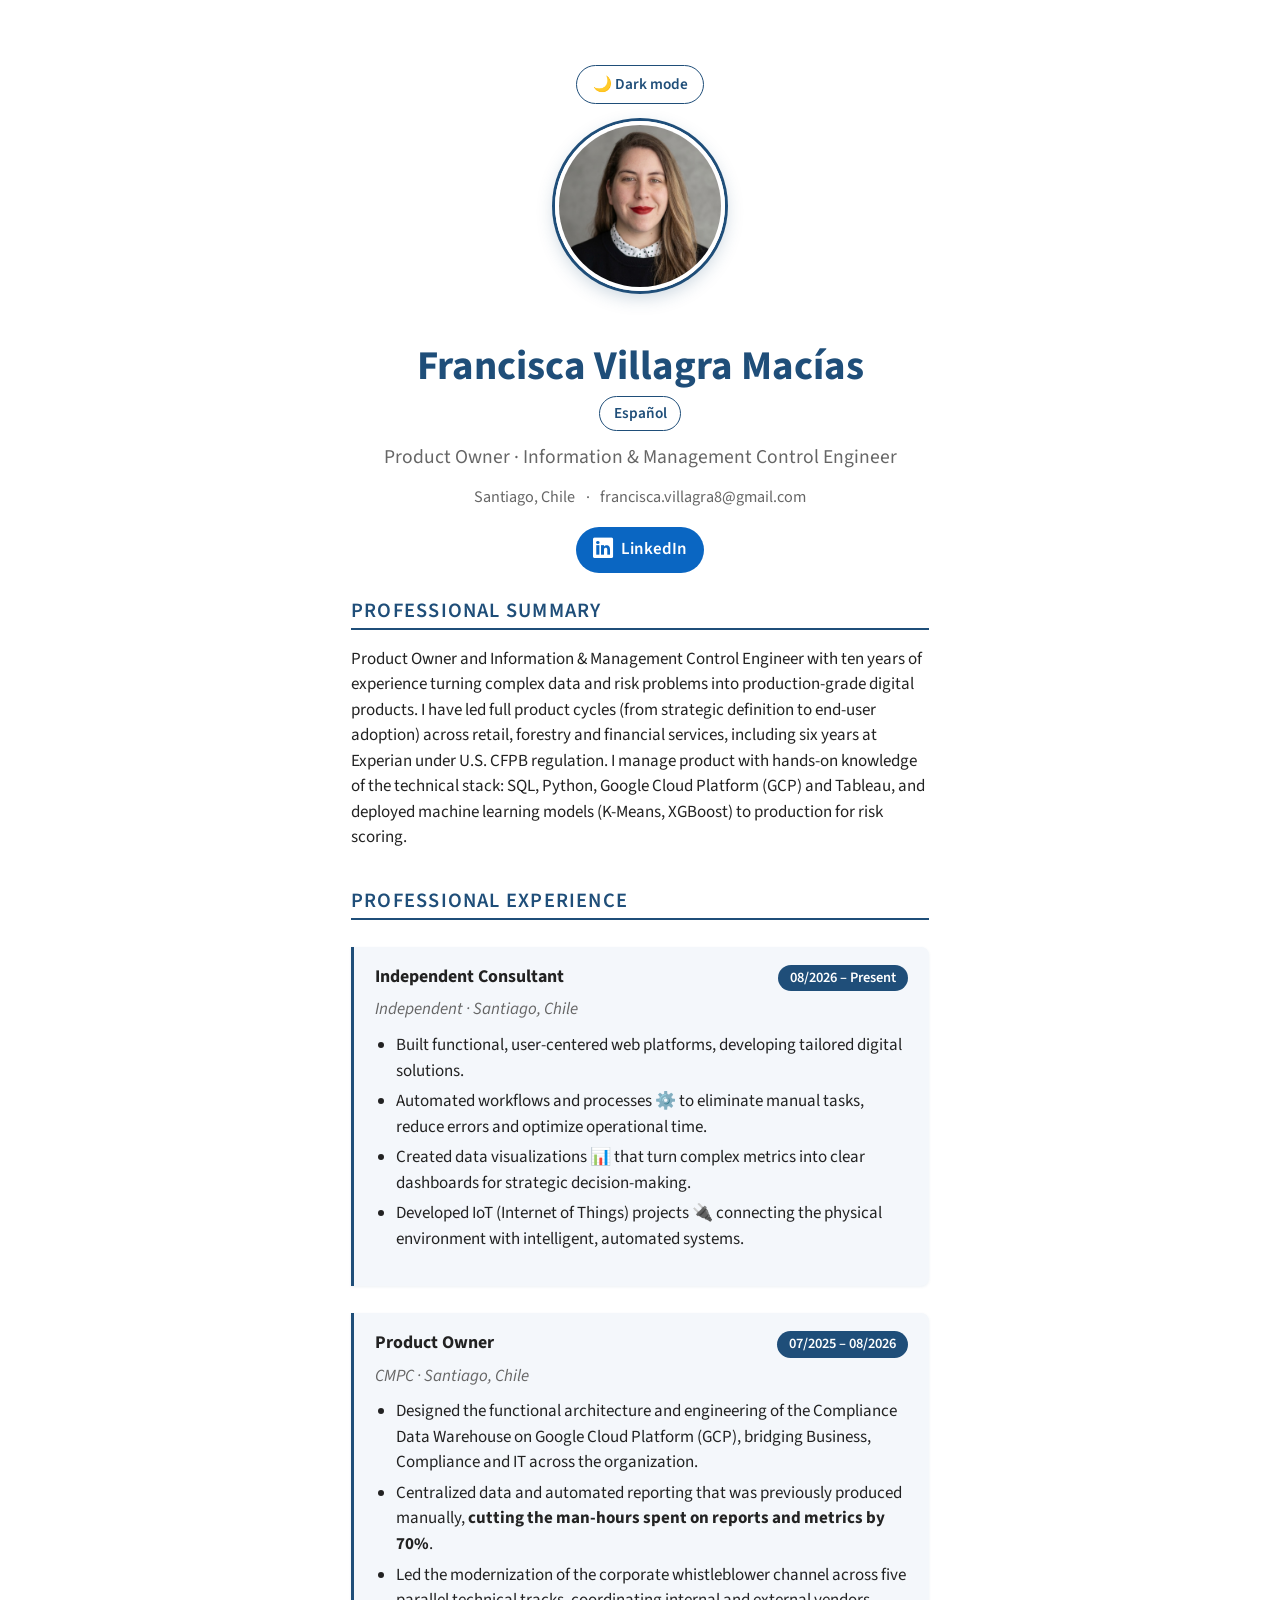
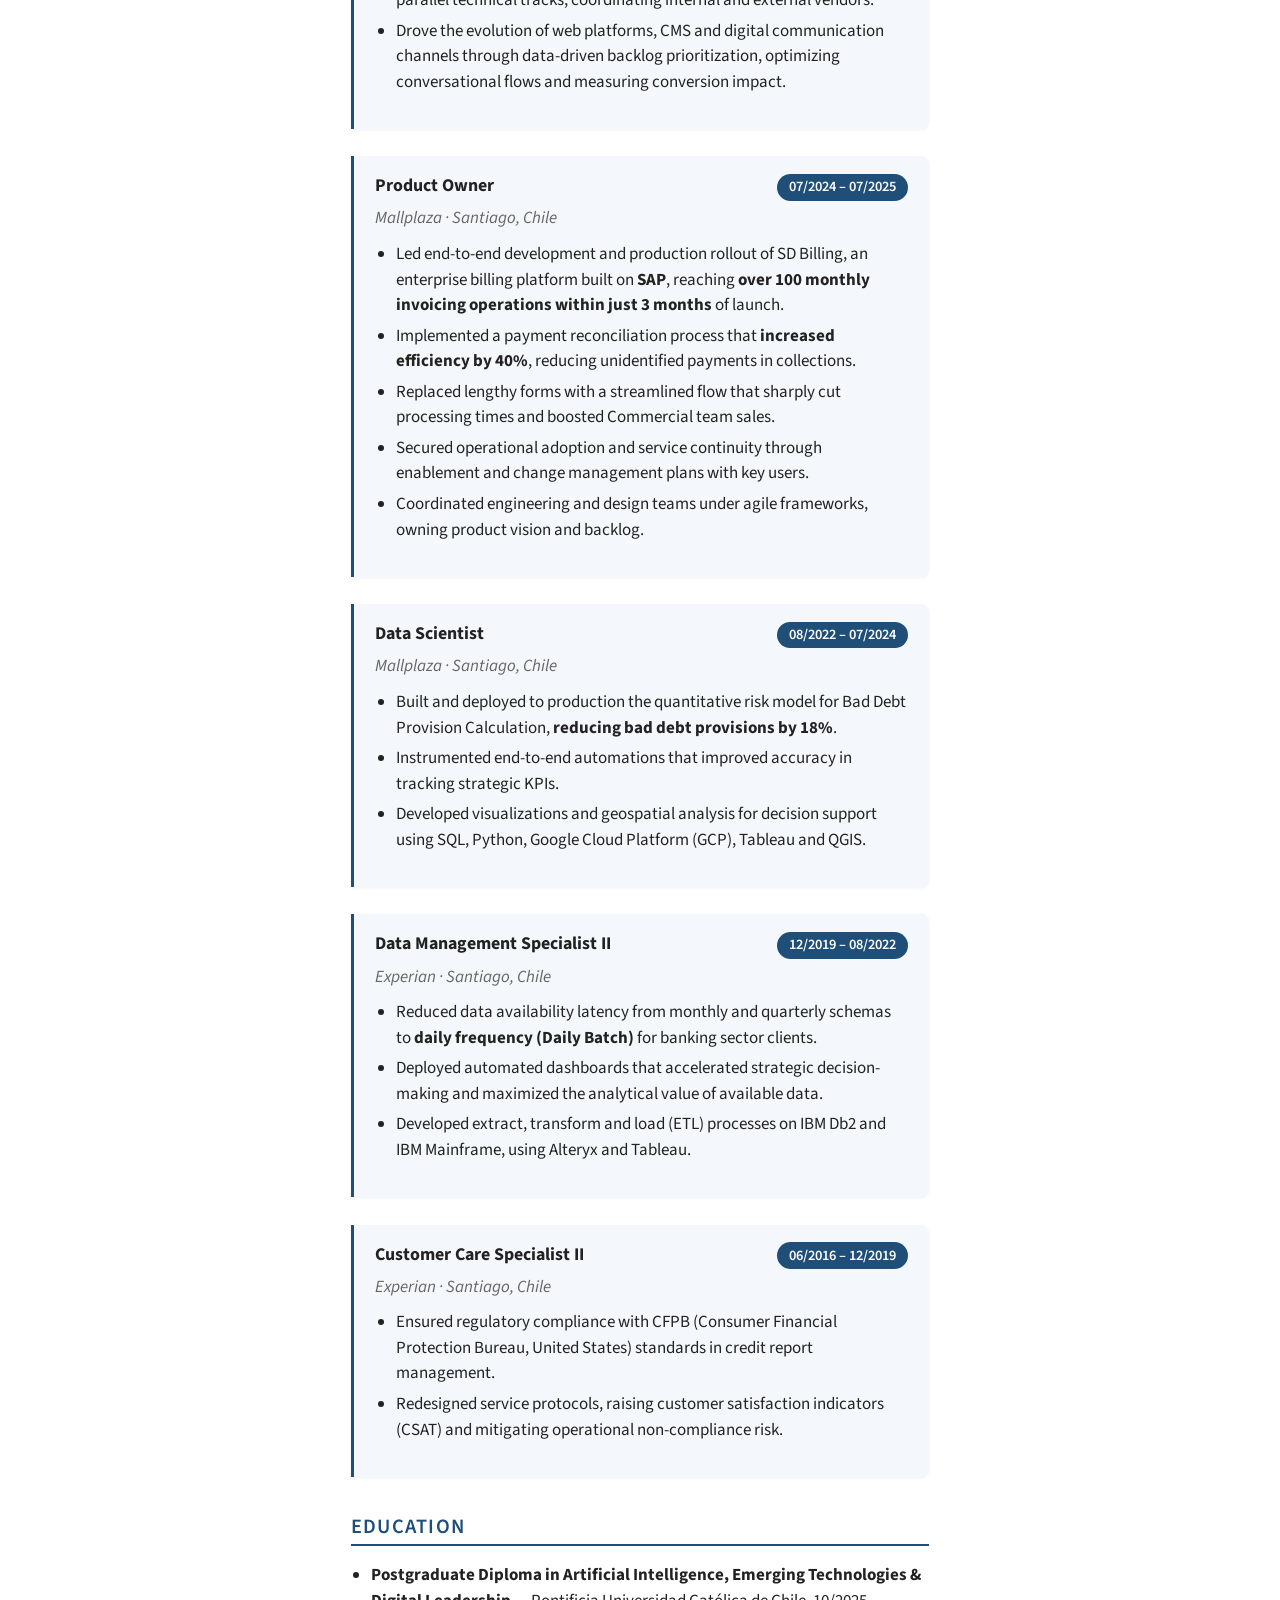
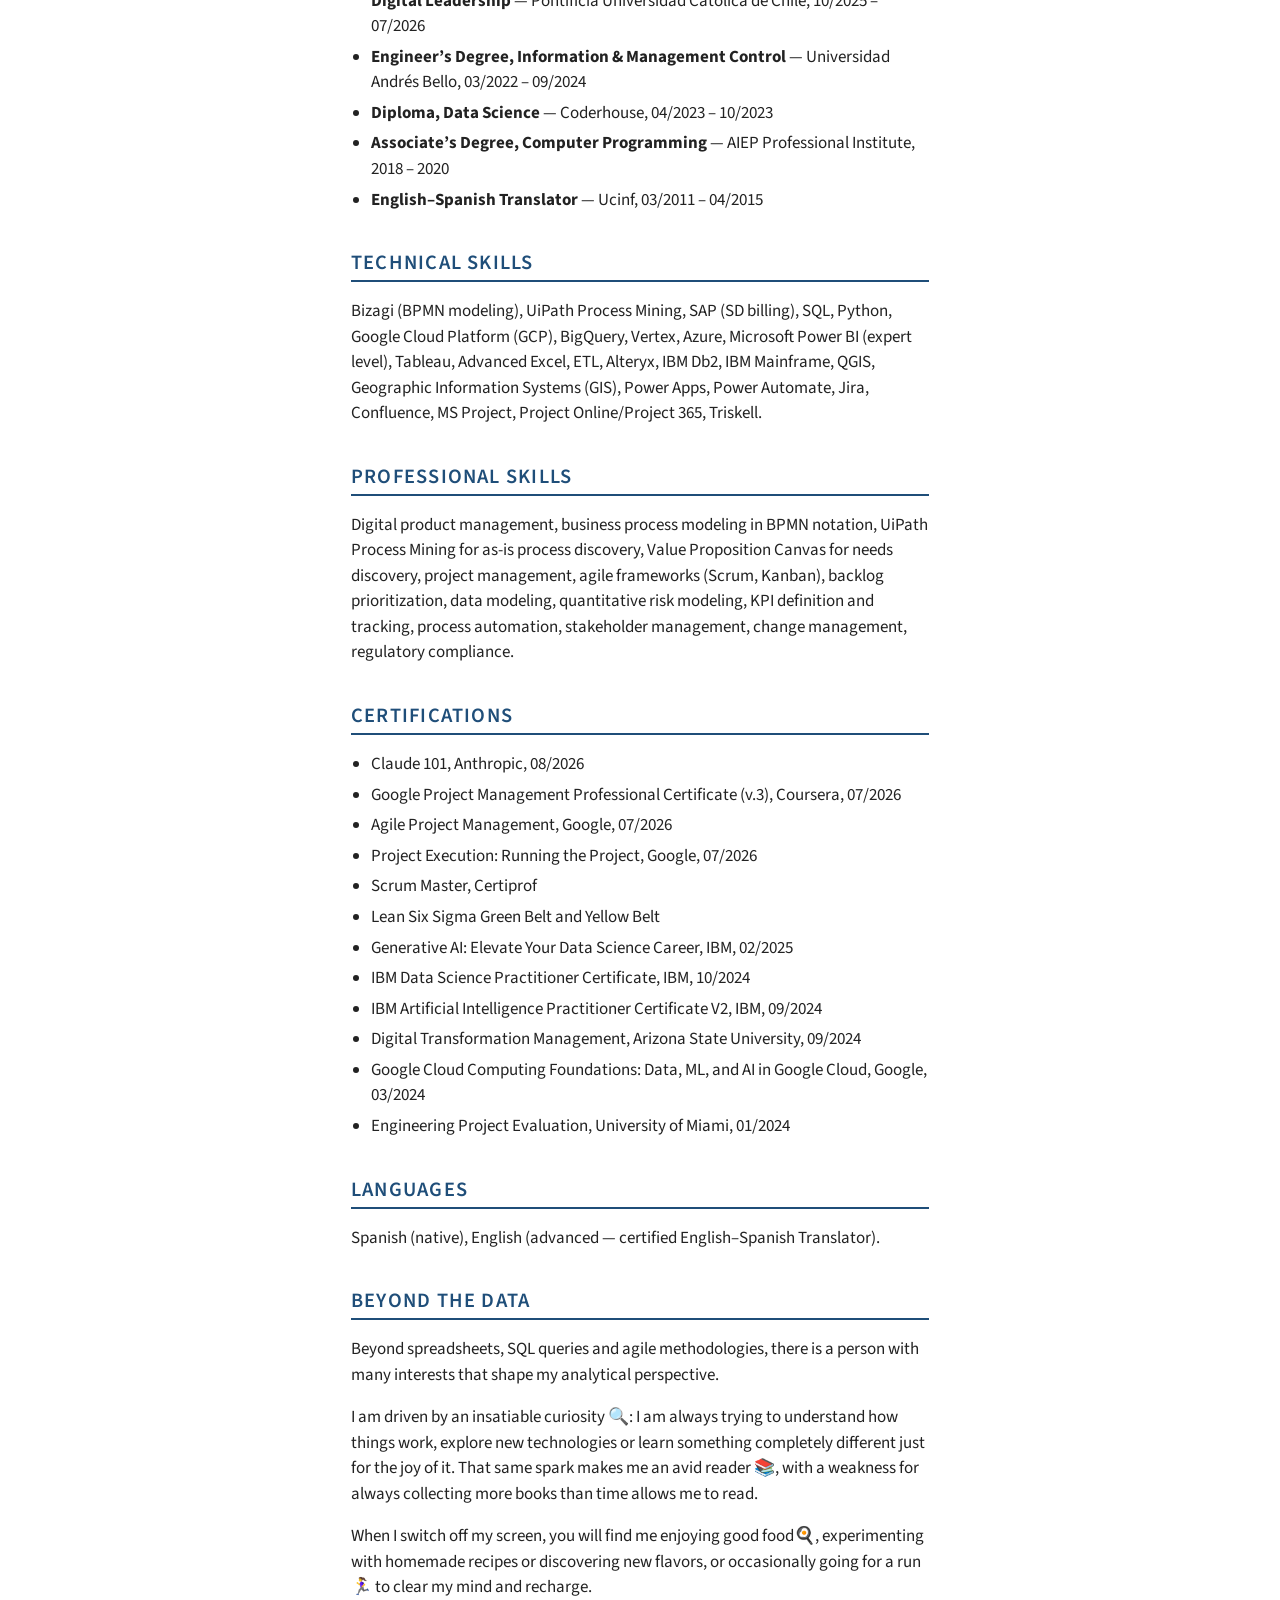
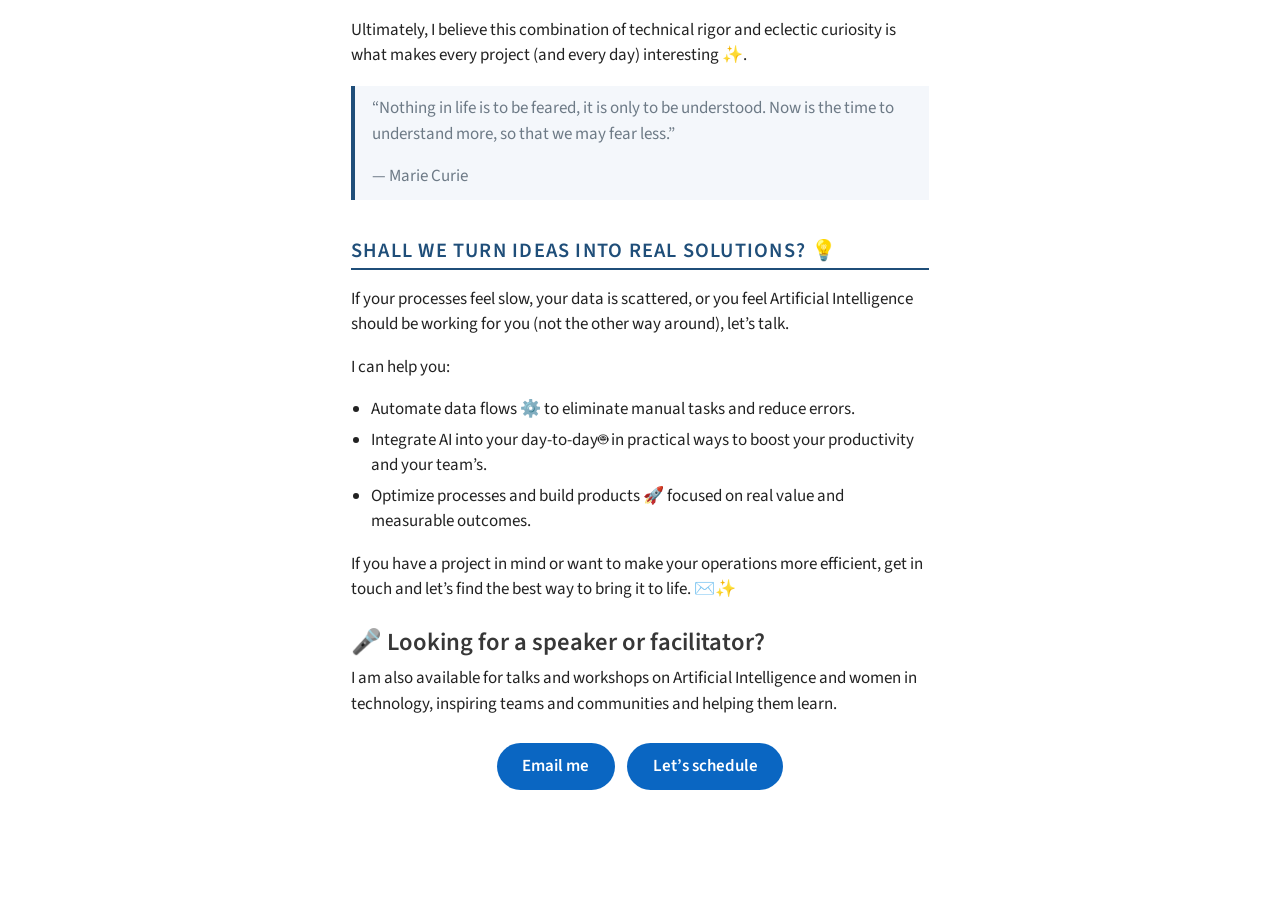
==== commit 7b5d3e74: "Actualiza CV web: reemplaza guiones largos por paréntesis en el resumen Co-Authored-By: Claude Sonne" ====
--- a/docs/en/index.html
+++ b/docs/en/index.html
@@ -1,13 +1,75 @@
 <!DOCTYPE html>
-<html lang="en">
-<head>
+<html xmlns="http://www.w3.org/1999/xhtml" lang="en" xml:lang="en"><head>
+
 <meta charset="utf-8">
-<meta name="viewport" content="width=device-width, initial-scale=1">
+<meta name="generator" content="quarto-1.9.38">
+
+<meta name="viewport" content="width=device-width, initial-scale=1.0, user-scalable=yes">
+
+
+<title>Francisca Villagra Macías — CV – Francisca Villagra Macías</title>
+<style>
+/* Default styles provided by pandoc.
+** See https://pandoc.org/MANUAL.html#variables-for-html for config info.
+*/
+code{white-space: pre-wrap;}
+span.smallcaps{font-variant: small-caps;}
+div.columns{display: flex; gap: min(4vw, 1.5em);}
+div.column{flex: auto; overflow-x: auto;}
+div.hanging-indent{margin-left: 1.5em; text-indent: -1.5em;}
+ul.task-list{list-style: none;}
+ul.task-list li input[type="checkbox"] {
+  width: 0.8em;
+  margin: 0 0.8em 0.2em -1em; /* quarto-specific, see https://github.com/quarto-dev/quarto-cli/issues/4556 */ 
+  vertical-align: middle;
+}
+</style>
+
+
+<script src="../site_libs/quarto-nav/quarto-nav.js"></script>
+<script src="../site_libs/clipboard/clipboard.min.js"></script>
+<script src="../site_libs/quarto-search/autocomplete.umd.js"></script>
+<script src="../site_libs/quarto-search/fuse.min.js"></script>
+<script src="../site_libs/quarto-search/quarto-search.js"></script>
+<meta name="quarto:offset" content="../">
+<script src="../site_libs/quarto-html/quarto.js" type="module"></script>
+<script src="../site_libs/quarto-html/tabsets/tabsets.js" type="module"></script>
+<script src="../site_libs/quarto-html/popper.min.js"></script>
+<script src="../site_libs/quarto-html/tippy.umd.min.js"></script>
+<script src="../site_libs/quarto-html/anchor.min.js"></script>
+<link href="../site_libs/quarto-html/tippy.css" rel="stylesheet">
+<link href="../site_libs/quarto-html/quarto-syntax-highlighting-15634bcf2e68342d4ad2dfa704d543f6.css" rel="stylesheet" id="quarto-text-highlighting-styles">
+<script src="../site_libs/bootstrap/bootstrap.min.js"></script>
+<link href="../site_libs/bootstrap/bootstrap-icons.css" rel="stylesheet">
+<link href="../site_libs/bootstrap/bootstrap-158031087360bce0ff56dc785ce39e06.min.css" rel="stylesheet" append-hash="true" id="quarto-bootstrap" data-mode="light">
+<script id="quarto-search-options" type="application/json">{
+  "location": "sidebar",
+  "copy-button": false,
+  "collapse-after": 3,
+  "panel-placement": "start",
+  "type": "textbox",
+  "limit": 50,
+  "keyboard-shortcut": [
+    "f",
+    "/",
+    "s"
+  ],
+  "show-item-context": false,
+  "language": {
+    "search-no-results-text": "No results",
+    "search-matching-documents-text": "matching documents",
+    "search-copy-link-title": "Copy link to search",
+    "search-hide-matches-text": "Hide additional matches",
+    "search-more-match-text": "more match in this document",
+    "search-more-matches-text": "more matches in this document",
+    "search-clear-button-title": "Clear",
+    "search-text-placeholder": "",
+    "search-detached-cancel-button-title": "Cancel",
+    "search-submit-button-title": "Submit",
+    "search-label": "Search"
+  }
+}</script>
 <meta name="format-detection" content="date=no">
-<title>Francisca Villagra Macías — CV</title>
-<link href="../site_libs/bootstrap/bootstrap-icons.css" rel="stylesheet">
-<link href="../site_libs/bootstrap/bootstrap-158031087360bce0ff56dc785ce39e06.min.css" rel="stylesheet">
-<link href="../styles.css" rel="stylesheet">
 <script>
 (function () {
   var key = "cv-theme";
@@ -36,103 +98,238 @@
   });
 })();
 </script>
+
+
+<link rel="stylesheet" href="../styles.css">
 </head>
-<body>
-<main id="quarto-content" class="content">
+
+<body class="fullcontent quarto-light">
+
+<div id="quarto-search-results"></div>
+<!-- content -->
+<div id="quarto-content" class="quarto-container page-columns page-rows-contents page-layout-article">
+<!-- sidebar -->
+<!-- margin-sidebar -->
+    
+<!-- main -->
+<main class="content" id="quarto-document-content">
+
+<header id="title-block-header" class="quarto-title-block default">
+<div class="quarto-title">
+<h1 class="title">Francisca Villagra Macías — CV</h1>
+</div>
+
+
+
+<div class="quarto-title-meta">
+
+    
+  
+    
+  </div>
+  
+
+
+</header>
+
+
 <div class="cv-cabecera">
-<button class="cv-theme-toggle" type="button" aria-pressed="false">🌙 Dark mode</button>
-<img class="cv-foto" src="../foto.png" alt="Photo of Francisca Villagra Macías">
-<h1>Francisca Villagra Macías</h1>
+<button class="cv-theme-toggle" type="button" aria-pressed="false">
+🌙 Dark mode
+</button>
+<p><img class="cv-foto" src="../foto.png" alt="Photo of Francisca Villagra Macías"></p>
+<h1>
+Francisca Villagra Macías
+</h1>
 <a class="cv-idioma" href="../" lang="es">Español</a>
-<div class="cv-titulo">Product Owner · Information &amp; Management Control Engineer</div>
-<div class="cv-contacto"><span>Santiago, Chile</span><span>francisca.villagra8@gmail.com</span></div>
-<a class="cv-linkedin" href="https://www.linkedin.com/in/franciscavmacias" target="_blank" rel="noopener" aria-label="Francisca Villagra Macías on LinkedIn"><i class="bi bi-linkedin"></i> LinkedIn</a>
-</div>
-
-<section>
-<h2>Professional Summary</h2>
-<p>Product Owner and Information &amp; Management Control Engineer with ten years of experience turning complex data and risk problems into production-grade digital products. I have led full product cycles — from strategic definition to end-user adoption — across retail, forestry and financial services, including six years at Experian under U.S. CFPB regulation. I manage product with hands-on knowledge of the technical stack: SQL, Python, Google Cloud Platform (GCP) and Tableau, and deployed machine learning models (K-Means, XGBoost) to production for risk scoring.</p>
-</section>
-<section>
-<h2>Professional Experience</h2>
+<div class="cv-titulo">
+Product Owner · Information &amp; Management Control Engineer
+</div>
+<div class="cv-contacto">
+<span>Santiago, Chile</span><span>francisca.villagra8@gmail.com</span>
+</div>
+<p><a class="cv-linkedin" href="https://www.linkedin.com/in/franciscavmacias" target="_blank" rel="noopener" aria-label="Francisca Villagra Macías on LinkedIn"><i class="bi bi-linkedin"></i> LinkedIn</a></p>
+</div>
+<section id="professional-summary" class="level2">
+<h2 class="anchored" data-anchor-id="professional-summary">Professional Summary</h2>
+<p>Product Owner and Information &amp; Management Control Engineer with ten years of experience turning complex data and risk problems into production-grade digital products. I have led full product cycles (from strategic definition to end-user adoption) across retail, forestry and financial services, including six years at Experian under U.S. CFPB regulation. I manage product with hands-on knowledge of the technical stack: SQL, Python, Google Cloud Platform (GCP) and Tableau, and deployed machine learning models (K-Means, XGBoost) to production for risk scoring.</p>
+</section>
+<section id="professional-experience" class="level2">
+<h2 class="anchored" data-anchor-id="professional-experience">Professional Experience</h2>
 <div class="cv-bloque visible">
-<div class="cv-cargo"><div class="cv-rol">Independent Consultant</div><div class="cv-periodo"><span class="cv-fecha" role="text" aria-label="08/2026 – Present" data-fecha="08/2026 – Present"></span></div></div>
-<div class="cv-empresa">Independent · Santiago, Chile</div>
-<ul>
-<li>Built functional, user-centered web platforms, developing tailored digital solutions.</li>
-<li>Automated workflows and processes ⚙️ to eliminate manual tasks, reduce errors and optimize operational time.</li>
-<li>Created data visualizations 📊 that turn complex metrics into clear dashboards for strategic decision-making.</li>
-<li>Developed IoT (Internet of Things) projects 🔌 connecting the physical environment with intelligent, automated systems.</li>
+<div class="cv-cargo">
+<div class="cv-rol">
+Independent Consultant
+</div>
+<div class="cv-periodo">
+<span class="cv-fecha" role="text" aria-label="08/2026 – Present" data-fecha="08/2026 – Present"></span>
+</div>
+</div>
+<div class="cv-empresa">
+Independent · Santiago, Chile
+</div>
+<ul>
+<li>
+Built functional, user-centered web platforms, developing tailored digital solutions.
+</li>
+<li>
+Automated workflows and processes ⚙️ to eliminate manual tasks, reduce errors and optimize operational time.
+</li>
+<li>
+Created data visualizations 📊 that turn complex metrics into clear dashboards for strategic decision-making.
+</li>
+<li>
+Developed IoT (Internet of Things) projects 🔌 connecting the physical environment with intelligent, automated systems.
+</li>
 </ul>
 </div>
 <div class="cv-bloque visible">
-<div class="cv-cargo"><div class="cv-rol">Product Owner</div><div class="cv-periodo"><span class="cv-fecha" role="text" aria-label="07/2025 – 08/2026" data-fecha="07/2025 – 08/2026"></span></div></div>
-<div class="cv-empresa">CMPC · Santiago, Chile</div>
-<ul>
-<li>Designed the functional architecture and engineering of the Compliance Data Warehouse on Google Cloud Platform (GCP), bridging Business, Compliance and IT across the organization.</li>
-<li>Centralized data and automated reporting that was previously produced manually, <strong>cutting the man-hours spent on reports and metrics by 70%</strong>.</li>
-<li>Led the modernization of the corporate whistleblower channel across five parallel technical tracks, coordinating internal and external vendors.</li>
-<li>Drove the evolution of web platforms, CMS and digital communication channels through data-driven backlog prioritization, optimizing conversational flows and measuring conversion impact.</li>
+<div class="cv-cargo">
+<div class="cv-rol">
+Product Owner
+</div>
+<div class="cv-periodo">
+<span class="cv-fecha" role="text" aria-label="07/2025 – 08/2026" data-fecha="07/2025 – 08/2026"></span>
+</div>
+</div>
+<div class="cv-empresa">
+CMPC · Santiago, Chile
+</div>
+<ul>
+<li>
+Designed the functional architecture and engineering of the Compliance Data Warehouse on Google Cloud Platform (GCP), bridging Business, Compliance and IT across the organization.
+</li>
+<li>
+Centralized data and automated reporting that was previously produced manually, <strong>cutting the man-hours spent on reports and metrics by 70%</strong>.
+</li>
+<li>
+Led the modernization of the corporate whistleblower channel across five parallel technical tracks, coordinating internal and external vendors.
+</li>
+<li>
+Drove the evolution of web platforms, CMS and digital communication channels through data-driven backlog prioritization, optimizing conversational flows and measuring conversion impact.
+</li>
 </ul>
 </div>
 <div class="cv-bloque visible">
-<div class="cv-cargo"><div class="cv-rol">Product Owner</div><div class="cv-periodo"><span class="cv-fecha" role="text" aria-label="07/2024 – 07/2025" data-fecha="07/2024 – 07/2025"></span></div></div>
-<div class="cv-empresa">Mallplaza · Santiago, Chile</div>
-<ul>
-<li>Led end-to-end development and production rollout of SD Billing, an enterprise billing platform built on <strong>SAP</strong>, reaching <strong>over 100 monthly invoicing operations within just 3 months</strong> of launch.</li>
-<li>Implemented a payment reconciliation process that <strong>increased efficiency by 40%</strong>, reducing unidentified payments in collections.</li>
-<li>Replaced lengthy forms with a streamlined flow that sharply cut processing times and boosted Commercial team sales.</li>
-<li>Secured operational adoption and service continuity through enablement and change management plans with key users.</li>
-<li>Coordinated engineering and design teams under agile frameworks, owning product vision and backlog.</li>
+<div class="cv-cargo">
+<div class="cv-rol">
+Product Owner
+</div>
+<div class="cv-periodo">
+<span class="cv-fecha" role="text" aria-label="07/2024 – 07/2025" data-fecha="07/2024 – 07/2025"></span>
+</div>
+</div>
+<div class="cv-empresa">
+Mallplaza · Santiago, Chile
+</div>
+<ul>
+<li>
+Led end-to-end development and production rollout of SD Billing, an enterprise billing platform built on <strong>SAP</strong>, reaching <strong>over 100 monthly invoicing operations within just 3 months</strong> of launch.
+</li>
+<li>
+Implemented a payment reconciliation process that <strong>increased efficiency by 40%</strong>, reducing unidentified payments in collections.
+</li>
+<li>
+Replaced lengthy forms with a streamlined flow that sharply cut processing times and boosted Commercial team sales.
+</li>
+<li>
+Secured operational adoption and service continuity through enablement and change management plans with key users.
+</li>
+<li>
+Coordinated engineering and design teams under agile frameworks, owning product vision and backlog.
+</li>
 </ul>
 </div>
 <div class="cv-bloque visible">
-<div class="cv-cargo"><div class="cv-rol">Data Scientist</div><div class="cv-periodo"><span class="cv-fecha" role="text" aria-label="08/2022 – 07/2024" data-fecha="08/2022 – 07/2024"></span></div></div>
-<div class="cv-empresa">Mallplaza · Santiago, Chile</div>
-<ul>
-<li>Built and deployed to production the quantitative risk model for Bad Debt Provision Calculation, <strong>reducing bad debt provisions by 18%</strong>.</li>
-<li>Instrumented end-to-end automations that improved accuracy in tracking strategic KPIs.</li>
-<li>Developed visualizations and geospatial analysis for decision support using SQL, Python, Google Cloud Platform (GCP), Tableau and QGIS.</li>
+<div class="cv-cargo">
+<div class="cv-rol">
+Data Scientist
+</div>
+<div class="cv-periodo">
+<span class="cv-fecha" role="text" aria-label="08/2022 – 07/2024" data-fecha="08/2022 – 07/2024"></span>
+</div>
+</div>
+<div class="cv-empresa">
+Mallplaza · Santiago, Chile
+</div>
+<ul>
+<li>
+Built and deployed to production the quantitative risk model for Bad Debt Provision Calculation, <strong>reducing bad debt provisions by 18%</strong>.
+</li>
+<li>
+Instrumented end-to-end automations that improved accuracy in tracking strategic KPIs.
+</li>
+<li>
+Developed visualizations and geospatial analysis for decision support using SQL, Python, Google Cloud Platform (GCP), Tableau and QGIS.
+</li>
 </ul>
 </div>
 <div class="cv-bloque visible">
-<div class="cv-cargo"><div class="cv-rol">Data Management Specialist II</div><div class="cv-periodo"><span class="cv-fecha" role="text" aria-label="12/2019 – 08/2022" data-fecha="12/2019 – 08/2022"></span></div></div>
-<div class="cv-empresa">Experian · Santiago, Chile</div>
-<ul>
-<li>Reduced data availability latency from monthly and quarterly schemas to <strong>daily frequency (Daily Batch)</strong> for banking sector clients.</li>
-<li>Deployed automated dashboards that accelerated strategic decision-making and maximized the analytical value of available data.</li>
-<li>Developed extract, transform and load (ETL) processes on IBM Db2 and IBM Mainframe, using Alteryx and Tableau.</li>
+<div class="cv-cargo">
+<div class="cv-rol">
+Data Management Specialist II
+</div>
+<div class="cv-periodo">
+<span class="cv-fecha" role="text" aria-label="12/2019 – 08/2022" data-fecha="12/2019 – 08/2022"></span>
+</div>
+</div>
+<div class="cv-empresa">
+Experian · Santiago, Chile
+</div>
+<ul>
+<li>
+Reduced data availability latency from monthly and quarterly schemas to <strong>daily frequency (Daily Batch)</strong> for banking sector clients.
+</li>
+<li>
+Deployed automated dashboards that accelerated strategic decision-making and maximized the analytical value of available data.
+</li>
+<li>
+Developed extract, transform and load (ETL) processes on IBM Db2 and IBM Mainframe, using Alteryx and Tableau.
+</li>
 </ul>
 </div>
 <div class="cv-bloque visible">
-<div class="cv-cargo"><div class="cv-rol">Customer Care Specialist II</div><div class="cv-periodo"><span class="cv-fecha" role="text" aria-label="06/2016 – 12/2019" data-fecha="06/2016 – 12/2019"></span></div></div>
-<div class="cv-empresa">Experian · Santiago, Chile</div>
-<ul>
-<li>Ensured regulatory compliance with CFPB (Consumer Financial Protection Bureau, United States) standards in credit report management.</li>
-<li>Redesigned service protocols, raising customer satisfaction indicators (CSAT) and mitigating operational non-compliance risk.</li>
-</ul>
-</div>
-</section>
-<section>
-<h2>Education</h2>
+<div class="cv-cargo">
+<div class="cv-rol">
+Customer Care Specialist II
+</div>
+<div class="cv-periodo">
+<span class="cv-fecha" role="text" aria-label="06/2016 – 12/2019" data-fecha="06/2016 – 12/2019"></span>
+</div>
+</div>
+<div class="cv-empresa">
+Experian · Santiago, Chile
+</div>
+<ul>
+<li>
+Ensured regulatory compliance with CFPB (Consumer Financial Protection Bureau, United States) standards in credit report management.
+</li>
+<li>
+Redesigned service protocols, raising customer satisfaction indicators (CSAT) and mitigating operational non-compliance risk.
+</li>
+</ul>
+</div>
+</section>
+<section id="education" class="level2">
+<h2 class="anchored" data-anchor-id="education">Education</h2>
 <ul>
 <li><strong>Postgraduate Diploma in Artificial Intelligence, Emerging Technologies &amp; Digital Leadership</strong> — Pontificia Universidad Católica de Chile, <span class="cv-fecha" role="text" aria-label="10/2025" data-fecha="10/2025"></span> – <span class="cv-fecha" role="text" aria-label="07/2026" data-fecha="07/2026"></span></li>
-<li><strong>Engineer's Degree, Information &amp; Management Control</strong> — Universidad Andrés Bello, <span class="cv-fecha" role="text" aria-label="03/2022" data-fecha="03/2022"></span> – <span class="cv-fecha" role="text" aria-label="09/2024" data-fecha="09/2024"></span></li>
+<li><strong>Engineer’s Degree, Information &amp; Management Control</strong> — Universidad Andrés Bello, <span class="cv-fecha" role="text" aria-label="03/2022" data-fecha="03/2022"></span> – <span class="cv-fecha" role="text" aria-label="09/2024" data-fecha="09/2024"></span></li>
 <li><strong>Diploma, Data Science</strong> — Coderhouse, <span class="cv-fecha" role="text" aria-label="04/2023" data-fecha="04/2023"></span> – <span class="cv-fecha" role="text" aria-label="10/2023" data-fecha="10/2023"></span></li>
-<li><strong>Associate's Degree, Computer Programming</strong> — AIEP Professional Institute, 2018 – 2020</li>
+<li><strong>Associate’s Degree, Computer Programming</strong> — AIEP Professional Institute, 2018 – 2020</li>
 <li><strong>English–Spanish Translator</strong> — Ucinf, <span class="cv-fecha" role="text" aria-label="03/2011" data-fecha="03/2011"></span> – <span class="cv-fecha" role="text" aria-label="04/2015" data-fecha="04/2015"></span></li>
 </ul>
 </section>
-<section>
-<h2>Technical Skills</h2>
+<section id="technical-skills" class="level2">
+<h2 class="anchored" data-anchor-id="technical-skills">Technical Skills</h2>
 <p>Bizagi (BPMN modeling), UiPath Process Mining, SAP (SD billing), SQL, Python, Google Cloud Platform (GCP), BigQuery, Vertex, Azure, Microsoft Power BI (expert level), Tableau, Advanced Excel, ETL, Alteryx, IBM Db2, IBM Mainframe, QGIS, Geographic Information Systems (GIS), Power Apps, Power Automate, Jira, Confluence, MS Project, Project Online/Project 365, Triskell.</p>
 </section>
-<section>
-<h2>Professional Skills</h2>
+<section id="professional-skills" class="level2">
+<h2 class="anchored" data-anchor-id="professional-skills">Professional Skills</h2>
 <p>Digital product management, business process modeling in BPMN notation, UiPath Process Mining for as-is process discovery, Value Proposition Canvas for needs discovery, project management, agile frameworks (Scrum, Kanban), backlog prioritization, data modeling, quantitative risk modeling, KPI definition and tracking, process automation, stakeholder management, change management, regulatory compliance.</p>
 </section>
-<section>
-<h2>Certifications</h2>
+<section id="certifications" class="level2">
+<h2 class="anchored" data-anchor-id="certifications">Certifications</h2>
 <ul>
 <li>Claude 101, Anthropic, <span class="cv-fecha" role="text" aria-label="08/2026" data-fecha="08/2026"></span></li>
 <li>Google Project Management Professional Certificate (v.3), Coursera, <span class="cv-fecha" role="text" aria-label="07/2026" data-fecha="07/2026"></span></li>
@@ -148,35 +345,446 @@
 <li>Engineering Project Evaluation, University of Miami, <span class="cv-fecha" role="text" aria-label="01/2024" data-fecha="01/2024"></span></li>
 </ul>
 </section>
-<section>
-<h2>Languages</h2>
+<section id="languages" class="level2">
+<h2 class="anchored" data-anchor-id="languages">Languages</h2>
 <p>Spanish (native), English (advanced — certified English–Spanish Translator).</p>
 </section>
-<section>
-<h2>Beyond the Data</h2>
+<section id="beyond-the-data" class="level2">
+<h2 class="anchored" data-anchor-id="beyond-the-data">Beyond the Data</h2>
 <p>Beyond spreadsheets, SQL queries and agile methodologies, there is a person with many interests that shape my analytical perspective.</p>
 <p>I am driven by an insatiable curiosity 🔍: I am always trying to understand how things work, explore new technologies or learn something completely different just for the joy of it. That same spark makes me an avid reader 📚, with a weakness for always collecting more books than time allows me to read.</p>
 <p>When I switch off my screen, you will find me enjoying good food🍳, experimenting with homemade recipes or discovering new flavors, or occasionally going for a run🏃‍♀️ to clear my mind and recharge.</p>
 <p>Ultimately, I believe this combination of technical rigor and eclectic curiosity is what makes every project (and every day) interesting ✨.</p>
-</section>
-<blockquote class="cv-cita">
+<blockquote class="blockquote">
 <p>“Nothing in life is to be feared, it is only to be understood. Now is the time to understand more, so that we may fear less.”</p>
-<cite>— Marie Curie</cite>
+<p>— Marie Curie</p>
 </blockquote>
-<section>
-<h2>Shall we turn ideas into real solutions? 💡</h2>
-<p>If your processes feel slow, your data is scattered, or you feel Artificial Intelligence should be working for you (not the other way around), let's talk.</p>
+</section>
+<section id="shall-we-turn-ideas-into-real-solutions" class="level2">
+<h2 class="anchored" data-anchor-id="shall-we-turn-ideas-into-real-solutions">Shall we turn ideas into real solutions? 💡</h2>
+<p>If your processes feel slow, your data is scattered, or you feel Artificial Intelligence should be working for you (not the other way around), let’s talk.</p>
 <p>I can help you:</p>
 <ul>
 <li>Automate data flows ⚙️ to eliminate manual tasks and reduce errors.</li>
-<li>Integrate AI into your day-to-day🤖 in practical ways to boost your productivity and your team's.</li>
+<li>Integrate AI into your day-to-day🤖 in practical ways to boost your productivity and your team’s.</li>
 <li>Optimize processes and build products 🚀 focused on real value and measurable outcomes.</li>
 </ul>
-<p>If you have a project in mind or want to make your operations more efficient, get in touch and let's find the best way to bring it to life. ✉️✨</p>
-<h3>🎤 Looking for a speaker or facilitator?</h3>
+<p>If you have a project in mind or want to make your operations more efficient, get in touch and let’s find the best way to bring it to life. ✉️✨</p>
+<section id="looking-for-a-speaker-or-facilitator" class="level3">
+<h3 class="anchored" data-anchor-id="looking-for-a-speaker-or-facilitator">🎤 Looking for a speaker or facilitator?</h3>
 <p>I am also available for talks and workshops on Artificial Intelligence and women in technology, inspiring teams and communities and helping them learn.</p>
-<div class="cv-email-contenedor"><a class="cv-email" href="mailto:francisca.villagra8@gmail.com?subject=Let%27s%20talk%20about%20a%20project">Email me</a><a class="cv-email" href="mailto:francisca.villagra8@gmail.com?subject=Let%27s%20schedule&amp;body=Hi%20Francisca%2C%0A%0ALet%27s%20schedule%20a%20meeting.">Let's schedule</a></div>
-</section>
-</main>
-</body>
-</html>
+<div class="cv-email-contenedor">
+<a class="cv-email" href="mailto:francisca.villagra8@gmail.com?subject=Let%27s%20talk%20about%20a%20project">Email me</a><a class="cv-email" href="mailto:francisca.villagra8@gmail.com?subject=Let%27s%20schedule&amp;body=Hi%20Francisca%2C%0A%0ALet%27s%20schedule%20a%20meeting.">Let’s schedule</a>
+</div>
+
+
+</section>
+</section>
+
+</main> <!-- /main -->
+<script id="quarto-html-after-body" type="application/javascript">
+  window.document.addEventListener("DOMContentLoaded", function (event) {
+    const icon = "";
+    const anchorJS = new window.AnchorJS();
+    anchorJS.options = {
+      placement: 'right',
+      icon: icon
+    };
+    anchorJS.add('.anchored');
+    const isCodeAnnotation = (el) => {
+      for (const clz of el.classList) {
+        if (clz.startsWith('code-annotation-')) {                     
+          return true;
+        }
+      }
+      return false;
+    }
+    const onCopySuccess = function(e) {
+      // button target
+      const button = e.trigger;
+      // don't keep focus
+      button.blur();
+      // flash "checked"
+      button.classList.add('code-copy-button-checked');
+      var currentTitle = button.getAttribute("title");
+      button.setAttribute("title", "Copied!");
+      let tooltip;
+      if (window.bootstrap) {
+        button.setAttribute("data-bs-toggle", "tooltip");
+        button.setAttribute("data-bs-placement", "left");
+        button.setAttribute("data-bs-title", "Copied!");
+        tooltip = new bootstrap.Tooltip(button, 
+          { trigger: "manual", 
+            customClass: "code-copy-button-tooltip",
+            offset: [0, -8]});
+        tooltip.show();    
+      }
+      setTimeout(function() {
+        if (tooltip) {
+          tooltip.hide();
+          button.removeAttribute("data-bs-title");
+          button.removeAttribute("data-bs-toggle");
+          button.removeAttribute("data-bs-placement");
+        }
+        button.setAttribute("title", currentTitle);
+        button.classList.remove('code-copy-button-checked');
+      }, 1000);
+      // clear code selection
+      e.clearSelection();
+    }
+    const getTextToCopy = function(trigger) {
+      const outerScaffold = trigger.parentElement.cloneNode(true);
+      const codeEl = outerScaffold.querySelector('code');
+      for (const childEl of codeEl.children) {
+        if (isCodeAnnotation(childEl)) {
+          childEl.remove();
+        }
+      }
+      return codeEl.innerText;
+    }
+    const clipboard = new window.ClipboardJS('.code-copy-button:not([data-in-quarto-modal])', {
+      text: getTextToCopy
+    });
+    clipboard.on('success', onCopySuccess);
+    if (window.document.getElementById('quarto-embedded-source-code-modal')) {
+      const clipboardModal = new window.ClipboardJS('.code-copy-button[data-in-quarto-modal]', {
+        text: getTextToCopy,
+        container: window.document.getElementById('quarto-embedded-source-code-modal')
+      });
+      clipboardModal.on('success', onCopySuccess);
+    }
+      var localhostRegex = new RegExp(/^(?:http|https):\/\/localhost\:?[0-9]*\//);
+      var mailtoRegex = new RegExp(/^mailto:/);
+        var filterRegex = new RegExp('/' + window.location.host + '/');
+      var isInternal = (href) => {
+          return filterRegex.test(href) || localhostRegex.test(href) || mailtoRegex.test(href);
+      }
+      // Inspect non-navigation links and adorn them if external
+     var links = window.document.querySelectorAll('a[href]:not(.nav-link):not(.navbar-brand):not(.toc-action):not(.sidebar-link):not(.sidebar-item-toggle):not(.pagination-link):not(.no-external):not([aria-hidden]):not(.dropdown-item):not(.quarto-navigation-tool):not(.about-link)');
+      for (var i=0; i<links.length; i++) {
+        const link = links[i];
+        if (!isInternal(link.href)) {
+          // undo the damage that might have been done by quarto-nav.js in the case of
+          // links that we want to consider external
+          if (link.dataset.originalHref !== undefined) {
+            link.href = link.dataset.originalHref;
+          }
+        }
+      }
+    function tippyHover(el, contentFn, onTriggerFn, onUntriggerFn) {
+      const config = {
+        allowHTML: true,
+        maxWidth: 500,
+        delay: 100,
+        arrow: false,
+        appendTo: function(el) {
+            return el.parentElement;
+        },
+        interactive: true,
+        interactiveBorder: 10,
+        theme: 'quarto',
+        placement: 'bottom-start',
+      };
+      if (contentFn) {
+        config.content = contentFn;
+      }
+      if (onTriggerFn) {
+        config.onTrigger = onTriggerFn;
+      }
+      if (onUntriggerFn) {
+        config.onUntrigger = onUntriggerFn;
+      }
+      window.tippy(el, config); 
+    }
+    const noterefs = window.document.querySelectorAll('a[role="doc-noteref"]');
+    for (var i=0; i<noterefs.length; i++) {
+      const ref = noterefs[i];
+      tippyHover(ref, function() {
+        // use id or data attribute instead here
+        let href = ref.getAttribute('data-footnote-href') || ref.getAttribute('href');
+        try { href = new URL(href).hash; } catch {}
+        const id = href.replace(/^#\/?/, "");
+        const note = window.document.getElementById(id);
+        if (note) {
+          return note.innerHTML;
+        } else {
+          return "";
+        }
+      });
+    }
+    const xrefs = window.document.querySelectorAll('a.quarto-xref');
+    const processXRef = (id, note) => {
+      // Strip column container classes
+      const stripColumnClz = (el) => {
+        el.classList.remove("page-full", "page-columns");
+        if (el.children) {
+          for (const child of el.children) {
+            stripColumnClz(child);
+          }
+        }
+      }
+      stripColumnClz(note)
+      if (id === null || id.startsWith('sec-')) {
+        // Special case sections, only their first couple elements
+        const container = document.createElement("div");
+        if (note.children && note.children.length > 2) {
+          container.appendChild(note.children[0].cloneNode(true));
+          for (let i = 1; i < note.children.length; i++) {
+            const child = note.children[i];
+            if (child.tagName === "P" && child.innerText === "") {
+              continue;
+            } else {
+              container.appendChild(child.cloneNode(true));
+              break;
+            }
+          }
+          if (window.Quarto?.typesetMath) {
+            window.Quarto.typesetMath(container);
+          }
+          return container.innerHTML
+        } else {
+          if (window.Quarto?.typesetMath) {
+            window.Quarto.typesetMath(note);
+          }
+          return note.innerHTML;
+        }
+      } else {
+        // Remove any anchor links if they are present
+        const anchorLink = note.querySelector('a.anchorjs-link');
+        if (anchorLink) {
+          anchorLink.remove();
+        }
+        if (window.Quarto?.typesetMath) {
+          window.Quarto.typesetMath(note);
+        }
+        if (note.classList.contains("callout")) {
+          return note.outerHTML;
+        } else {
+          return note.innerHTML;
+        }
+      }
+    }
+    for (var i=0; i<xrefs.length; i++) {
+      const xref = xrefs[i];
+      tippyHover(xref, undefined, function(instance) {
+        instance.disable();
+        let url = xref.getAttribute('href');
+        let hash = undefined; 
+        if (url.startsWith('#')) {
+          hash = url;
+        } else {
+          try { hash = new URL(url).hash; } catch {}
+        }
+        if (hash) {
+          const id = hash.replace(/^#\/?/, "");
+          const note = window.document.getElementById(id);
+          if (note !== null) {
+            try {
+              const html = processXRef(id, note.cloneNode(true));
+              instance.setContent(html);
+            } finally {
+              instance.enable();
+              instance.show();
+            }
+          } else {
+            // See if we can fetch this
+            fetch(url.split('#')[0])
+            .then(res => res.text())
+            .then(html => {
+              const parser = new DOMParser();
+              const htmlDoc = parser.parseFromString(html, "text/html");
+              const note = htmlDoc.getElementById(id);
+              if (note !== null) {
+                const html = processXRef(id, note);
+                instance.setContent(html);
+              } 
+            }).finally(() => {
+              instance.enable();
+              instance.show();
+            });
+          }
+        } else {
+          // See if we can fetch a full url (with no hash to target)
+          // This is a special case and we should probably do some content thinning / targeting
+          fetch(url)
+          .then(res => res.text())
+          .then(html => {
+            const parser = new DOMParser();
+            const htmlDoc = parser.parseFromString(html, "text/html");
+            const note = htmlDoc.querySelector('main.content');
+            if (note !== null) {
+              // This should only happen for chapter cross references
+              // (since there is no id in the URL)
+              // remove the first header
+              if (note.children.length > 0 && note.children[0].tagName === "HEADER") {
+                note.children[0].remove();
+              }
+              const html = processXRef(null, note);
+              instance.setContent(html);
+            } 
+          }).finally(() => {
+            instance.enable();
+            instance.show();
+          });
+        }
+      }, function(instance) {
+      });
+    }
+        let selectedAnnoteEl;
+        const selectorForAnnotation = ( cell, annotation) => {
+          let cellAttr = 'data-code-cell="' + cell + '"';
+          let lineAttr = 'data-code-annotation="' +  annotation + '"';
+          const selector = 'span[' + cellAttr + '][' + lineAttr + ']';
+          return selector;
+        }
+        const selectCodeLines = (annoteEl) => {
+          const doc = window.document;
+          const targetCell = annoteEl.getAttribute("data-target-cell");
+          const targetAnnotation = annoteEl.getAttribute("data-target-annotation");
+          const annoteSpan = window.document.querySelector(selectorForAnnotation(targetCell, targetAnnotation));
+          const lines = annoteSpan.getAttribute("data-code-lines").split(",");
+          const lineIds = lines.map((line) => {
+            return targetCell + "-" + line;
+          })
+          let top = null;
+          let height = null;
+          let parent = null;
+          if (lineIds.length > 0) {
+              //compute the position of the single el (top and bottom and make a div)
+              const el = window.document.getElementById(lineIds[0]);
+              top = el.offsetTop;
+              height = el.offsetHeight;
+              parent = el.parentElement.parentElement;
+            if (lineIds.length > 1) {
+              const lastEl = window.document.getElementById(lineIds[lineIds.length - 1]);
+              const bottom = lastEl.offsetTop + lastEl.offsetHeight;
+              height = bottom - top;
+            }
+            if (top !== null && height !== null && parent !== null) {
+              // cook up a div (if necessary) and position it 
+              let div = window.document.getElementById("code-annotation-line-highlight");
+              if (div === null) {
+                div = window.document.createElement("div");
+                div.setAttribute("id", "code-annotation-line-highlight");
+                div.style.position = 'absolute';
+                parent.appendChild(div);
+              }
+              div.style.top = top - 2 + "px";
+              div.style.height = height + 4 + "px";
+              div.style.left = 0;
+              let gutterDiv = window.document.getElementById("code-annotation-line-highlight-gutter");
+              if (gutterDiv === null) {
+                gutterDiv = window.document.createElement("div");
+                gutterDiv.setAttribute("id", "code-annotation-line-highlight-gutter");
+                gutterDiv.style.position = 'absolute';
+                const codeCell = window.document.getElementById(targetCell);
+                const gutter = codeCell.querySelector('.code-annotation-gutter');
+                gutter.appendChild(gutterDiv);
+              }
+              gutterDiv.style.top = top - 2 + "px";
+              gutterDiv.style.height = height + 4 + "px";
+            }
+            selectedAnnoteEl = annoteEl;
+          }
+        };
+        const unselectCodeLines = () => {
+          const elementsIds = ["code-annotation-line-highlight", "code-annotation-line-highlight-gutter"];
+          elementsIds.forEach((elId) => {
+            const div = window.document.getElementById(elId);
+            if (div) {
+              div.remove();
+            }
+          });
+          selectedAnnoteEl = undefined;
+        };
+          // Handle positioning of the toggle
+      window.addEventListener(
+        "resize",
+        throttle(() => {
+          elRect = undefined;
+          if (selectedAnnoteEl) {
+            selectCodeLines(selectedAnnoteEl);
+          }
+        }, 10)
+      );
+      function throttle(fn, ms) {
+      let throttle = false;
+      let timer;
+        return (...args) => {
+          if(!throttle) { // first call gets through
+              fn.apply(this, args);
+              throttle = true;
+          } else { // all the others get throttled
+              if(timer) clearTimeout(timer); // cancel #2
+              timer = setTimeout(() => {
+                fn.apply(this, args);
+                timer = throttle = false;
+              }, ms);
+          }
+        };
+      }
+        // Attach click handler to the DT
+        const annoteDls = window.document.querySelectorAll('dt[data-target-cell]');
+        for (const annoteDlNode of annoteDls) {
+          annoteDlNode.addEventListener('click', (event) => {
+            const clickedEl = event.target;
+            if (clickedEl !== selectedAnnoteEl) {
+              unselectCodeLines();
+              const activeEl = window.document.querySelector('dt[data-target-cell].code-annotation-active');
+              if (activeEl) {
+                activeEl.classList.remove('code-annotation-active');
+              }
+              selectCodeLines(clickedEl);
+              clickedEl.classList.add('code-annotation-active');
+            } else {
+              // Unselect the line
+              unselectCodeLines();
+              clickedEl.classList.remove('code-annotation-active');
+            }
+          });
+        }
+    const findCites = (el) => {
+      const parentEl = el.parentElement;
+      if (parentEl) {
+        const cites = parentEl.dataset.cites;
+        if (cites) {
+          return {
+            el,
+            cites: cites.split(' ')
+          };
+        } else {
+          return findCites(el.parentElement)
+        }
+      } else {
+        return undefined;
+      }
+    };
+    var bibliorefs = window.document.querySelectorAll('a[role="doc-biblioref"]');
+    for (var i=0; i<bibliorefs.length; i++) {
+      const ref = bibliorefs[i];
+      const citeInfo = findCites(ref);
+      if (citeInfo) {
+        tippyHover(citeInfo.el, function() {
+          var popup = window.document.createElement('div');
+          citeInfo.cites.forEach(function(cite) {
+            var citeDiv = window.document.createElement('div');
+            citeDiv.classList.add('hanging-indent');
+            citeDiv.classList.add('csl-entry');
+            var biblioDiv = window.document.getElementById('ref-' + cite);
+            if (biblioDiv) {
+              citeDiv.innerHTML = biblioDiv.innerHTML;
+            }
+            popup.appendChild(citeDiv);
+          });
+          return popup.innerHTML;
+        });
+      }
+    }
+  });
+  </script>
+</div> <!-- /content -->
+
+
+
+
+</body></html>
--- a/docs/site_libs/quarto-html/tippy.css
+++ b/docs/site_libs/quarto-html/tippy.css
@@ -0,0 +1 @@
+.tippy-box[data-animation=fade][data-state=hidden]{opacity:0}[data-tippy-root]{max-width:calc(100vw - 10px)}.tippy-box{position:relative;background-color:#333;color:#fff;border-radius:4px;font-size:14px;line-height:1.4;white-space:normal;outline:0;transition-property:transform,visibility,opacity}.tippy-box[data-placement^=top]>.tippy-arrow{bottom:0}.tippy-box[data-placement^=top]>.tippy-arrow:before{bottom:-7px;left:0;border-width:8px 8px 0;border-top-color:initial;transform-origin:center top}.tippy-box[data-placement^=bottom]>.tippy-arrow{top:0}.tippy-box[data-placement^=bottom]>.tippy-arrow:before{top:-7px;left:0;border-width:0 8px 8px;border-bottom-color:initial;transform-origin:center bottom}.tippy-box[data-placement^=left]>.tippy-arrow{right:0}.tippy-box[data-placement^=left]>.tippy-arrow:before{border-width:8px 0 8px 8px;border-left-color:initial;right:-7px;transform-origin:center left}.tippy-box[data-placement^=right]>.tippy-arrow{left:0}.tippy-box[data-placement^=right]>.tippy-arrow:before{left:-7px;border-width:8px 8px 8px 0;border-right-color:initial;transform-origin:center right}.tippy-box[data-inertia][data-state=visible]{transition-timing-function:cubic-bezier(.54,1.5,.38,1.11)}.tippy-arrow{width:16px;height:16px;color:#333}.tippy-arrow:before{content:"";position:absolute;border-color:transparent;border-style:solid}.tippy-content{position:relative;padding:5px 9px;z-index:1}
--- a/docs/site_libs/quarto-html/quarto-syntax-highlighting-15634bcf2e68342d4ad2dfa704d543f6.css
+++ b/docs/site_libs/quarto-html/quarto-syntax-highlighting-15634bcf2e68342d4ad2dfa704d543f6.css
@@ -0,0 +1,236 @@
+/* quarto syntax highlight colors */
+:root {
+  --quarto-hl-ot-color: #003B4F;
+  --quarto-hl-at-color: #657422;
+  --quarto-hl-ss-color: #20794D;
+  --quarto-hl-an-color: #5E5E5E;
+  --quarto-hl-fu-color: #4758AB;
+  --quarto-hl-st-color: #20794D;
+  --quarto-hl-cf-color: #003B4F;
+  --quarto-hl-op-color: #5E5E5E;
+  --quarto-hl-er-color: #AD0000;
+  --quarto-hl-bn-color: #AD0000;
+  --quarto-hl-al-color: #AD0000;
+  --quarto-hl-va-color: #111111;
+  --quarto-hl-bu-color: inherit;
+  --quarto-hl-ex-color: inherit;
+  --quarto-hl-pp-color: #AD0000;
+  --quarto-hl-in-color: #5E5E5E;
+  --quarto-hl-vs-color: #20794D;
+  --quarto-hl-wa-color: #5E5E5E;
+  --quarto-hl-do-color: #5E5E5E;
+  --quarto-hl-im-color: #00769E;
+  --quarto-hl-ch-color: #20794D;
+  --quarto-hl-dt-color: #AD0000;
+  --quarto-hl-fl-color: #AD0000;
+  --quarto-hl-co-color: #5E5E5E;
+  --quarto-hl-cv-color: #5E5E5E;
+  --quarto-hl-cn-color: #8f5902;
+  --quarto-hl-sc-color: #5E5E5E;
+  --quarto-hl-dv-color: #AD0000;
+  --quarto-hl-kw-color: #003B4F;
+}
+
+/* other quarto variables */
+:root {
+  --quarto-font-monospace: SFMono-Regular, Menlo, Monaco, Consolas, "Liberation Mono", "Courier New", monospace;
+}
+
+/* syntax highlight based on Pandoc's rules */
+pre > code.sourceCode > span {
+  color: #003B4F;
+}
+
+code.sourceCode > span {
+  color: #003B4F;
+}
+
+div.sourceCode,
+div.sourceCode pre.sourceCode {
+  color: #003B4F;
+}
+
+/* Normal */
+code span {
+  color: #003B4F;
+}
+
+/* Alert */
+code span.al {
+  color: #AD0000;
+  font-style: inherit;
+}
+
+/* Annotation */
+code span.an {
+  color: #5E5E5E;
+  font-style: inherit;
+}
+
+/* Attribute */
+code span.at {
+  color: #657422;
+  font-style: inherit;
+}
+
+/* BaseN */
+code span.bn {
+  color: #AD0000;
+  font-style: inherit;
+}
+
+/* BuiltIn */
+code span.bu {
+  font-style: inherit;
+}
+
+/* ControlFlow */
+code span.cf {
+  color: #003B4F;
+  font-weight: bold;
+  font-style: inherit;
+}
+
+/* Char */
+code span.ch {
+  color: #20794D;
+  font-style: inherit;
+}
+
+/* Constant */
+code span.cn {
+  color: #8f5902;
+  font-style: inherit;
+}
+
+/* Comment */
+code span.co {
+  color: #5E5E5E;
+  font-style: inherit;
+}
+
+/* CommentVar */
+code span.cv {
+  color: #5E5E5E;
+  font-style: italic;
+}
+
+/* Documentation */
+code span.do {
+  color: #5E5E5E;
+  font-style: italic;
+}
+
+/* DataType */
+code span.dt {
+  color: #AD0000;
+  font-style: inherit;
+}
+
+/* DecVal */
+code span.dv {
+  color: #AD0000;
+  font-style: inherit;
+}
+
+/* Error */
+code span.er {
+  color: #AD0000;
+  font-style: inherit;
+}
+
+/* Extension */
+code span.ex {
+  font-style: inherit;
+}
+
+/* Float */
+code span.fl {
+  color: #AD0000;
+  font-style: inherit;
+}
+
+/* Function */
+code span.fu {
+  color: #4758AB;
+  font-style: inherit;
+}
+
+/* Import */
+code span.im {
+  color: #00769E;
+  font-style: inherit;
+}
+
+/* Information */
+code span.in {
+  color: #5E5E5E;
+  font-style: inherit;
+}
+
+/* Keyword */
+code span.kw {
+  color: #003B4F;
+  font-weight: bold;
+  font-style: inherit;
+}
+
+/* Operator */
+code span.op {
+  color: #5E5E5E;
+  font-style: inherit;
+}
+
+/* Other */
+code span.ot {
+  color: #003B4F;
+  font-style: inherit;
+}
+
+/* Preprocessor */
+code span.pp {
+  color: #AD0000;
+  font-style: inherit;
+}
+
+/* SpecialChar */
+code span.sc {
+  color: #5E5E5E;
+  font-style: inherit;
+}
+
+/* SpecialString */
+code span.ss {
+  color: #20794D;
+  font-style: inherit;
+}
+
+/* String */
+code span.st {
+  color: #20794D;
+  font-style: inherit;
+}
+
+/* Variable */
+code span.va {
+  color: #111111;
+  font-style: inherit;
+}
+
+/* VerbatimString */
+code span.vs {
+  color: #20794D;
+  font-style: inherit;
+}
+
+/* Warning */
+code span.wa {
+  color: #5E5E5E;
+  font-style: italic;
+}
+
+.prevent-inlining {
+  content: "</";
+}
+
+/*# sourceMappingURL=f23921c56f73e400b49028c9186a1aa0.css.map */
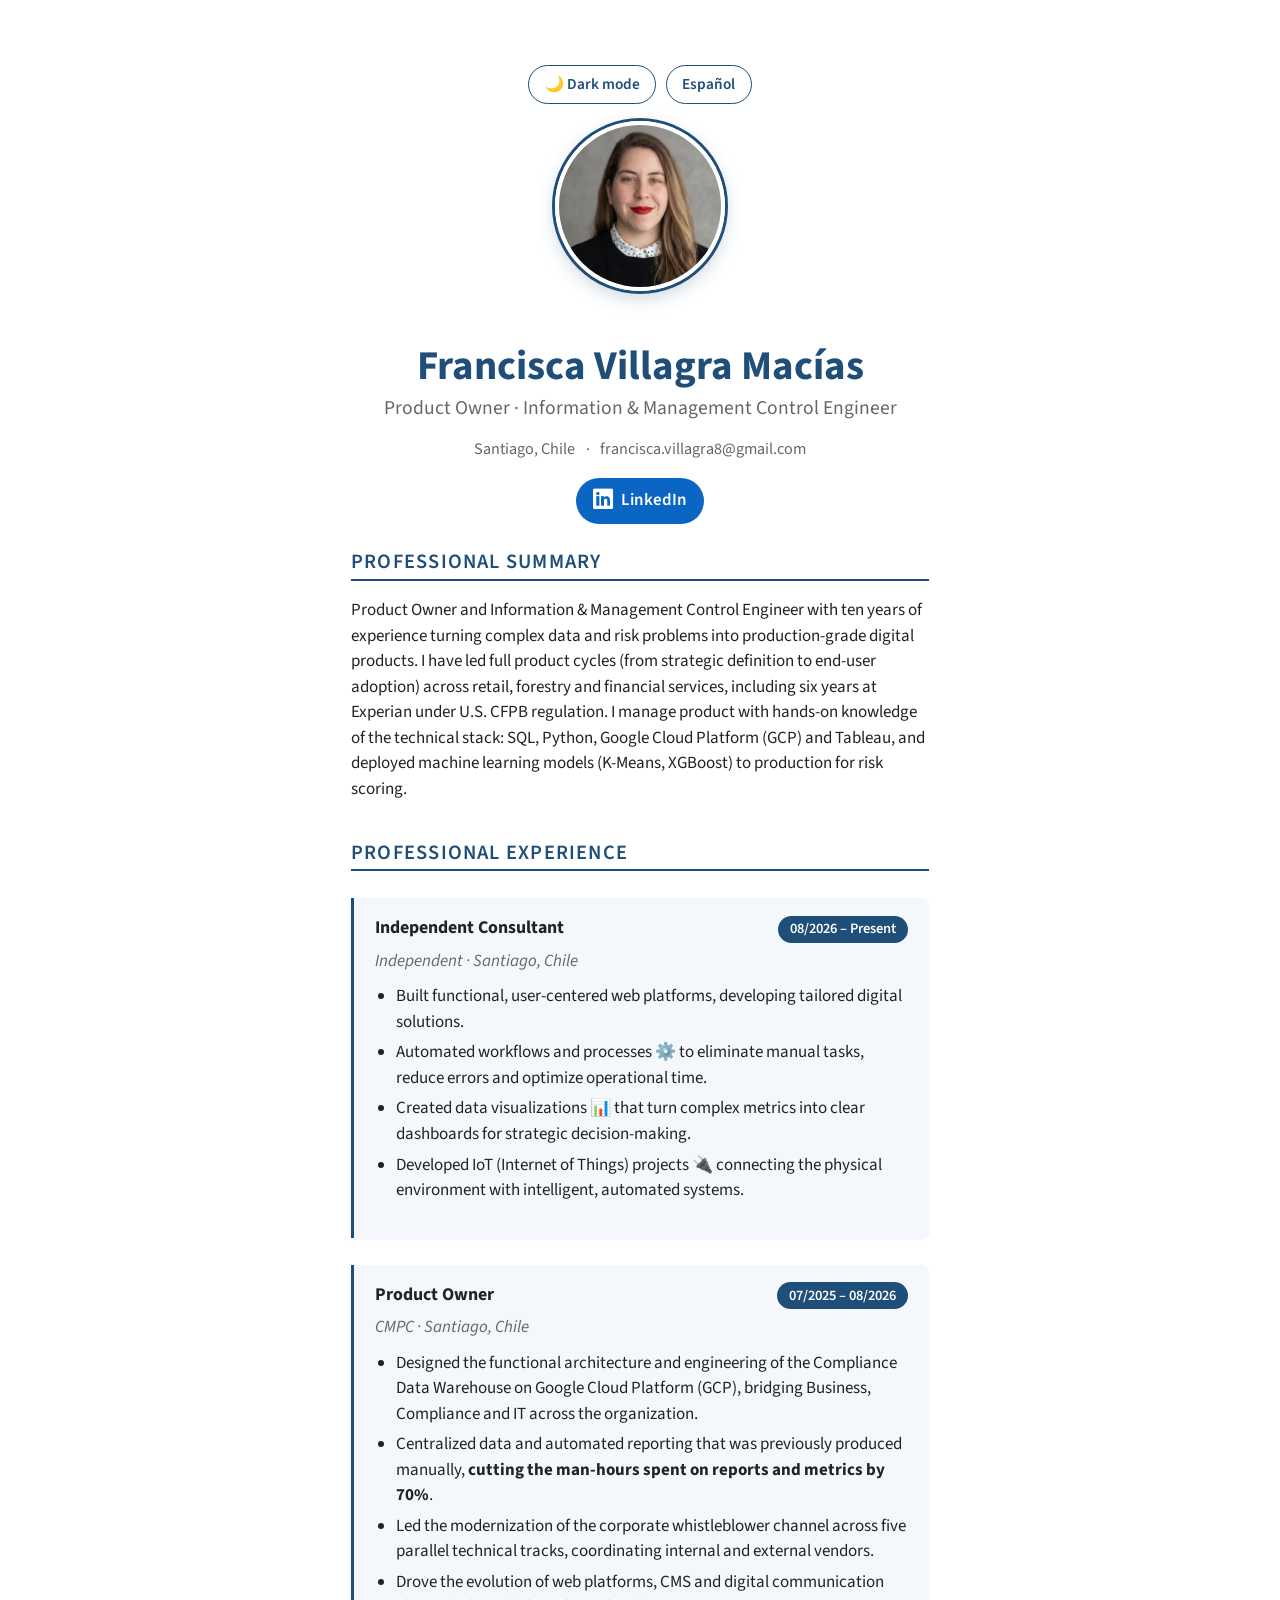
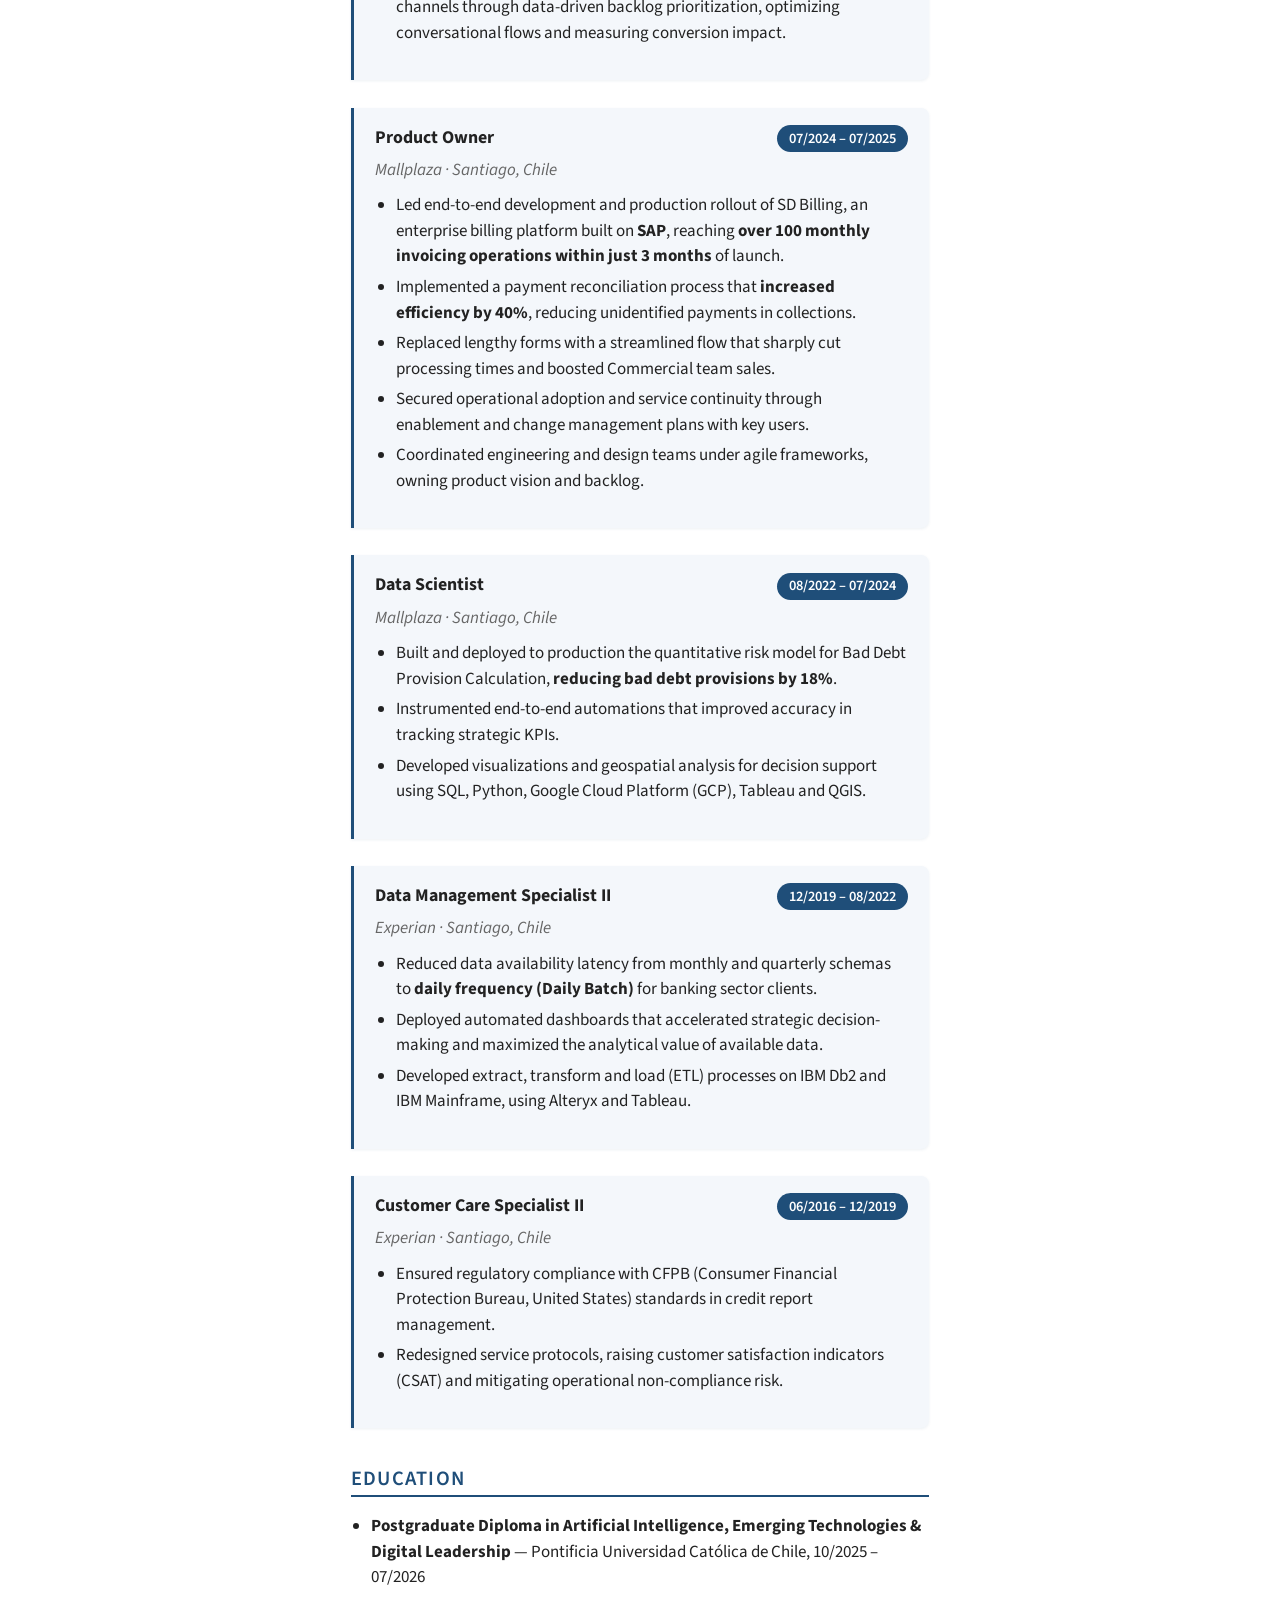
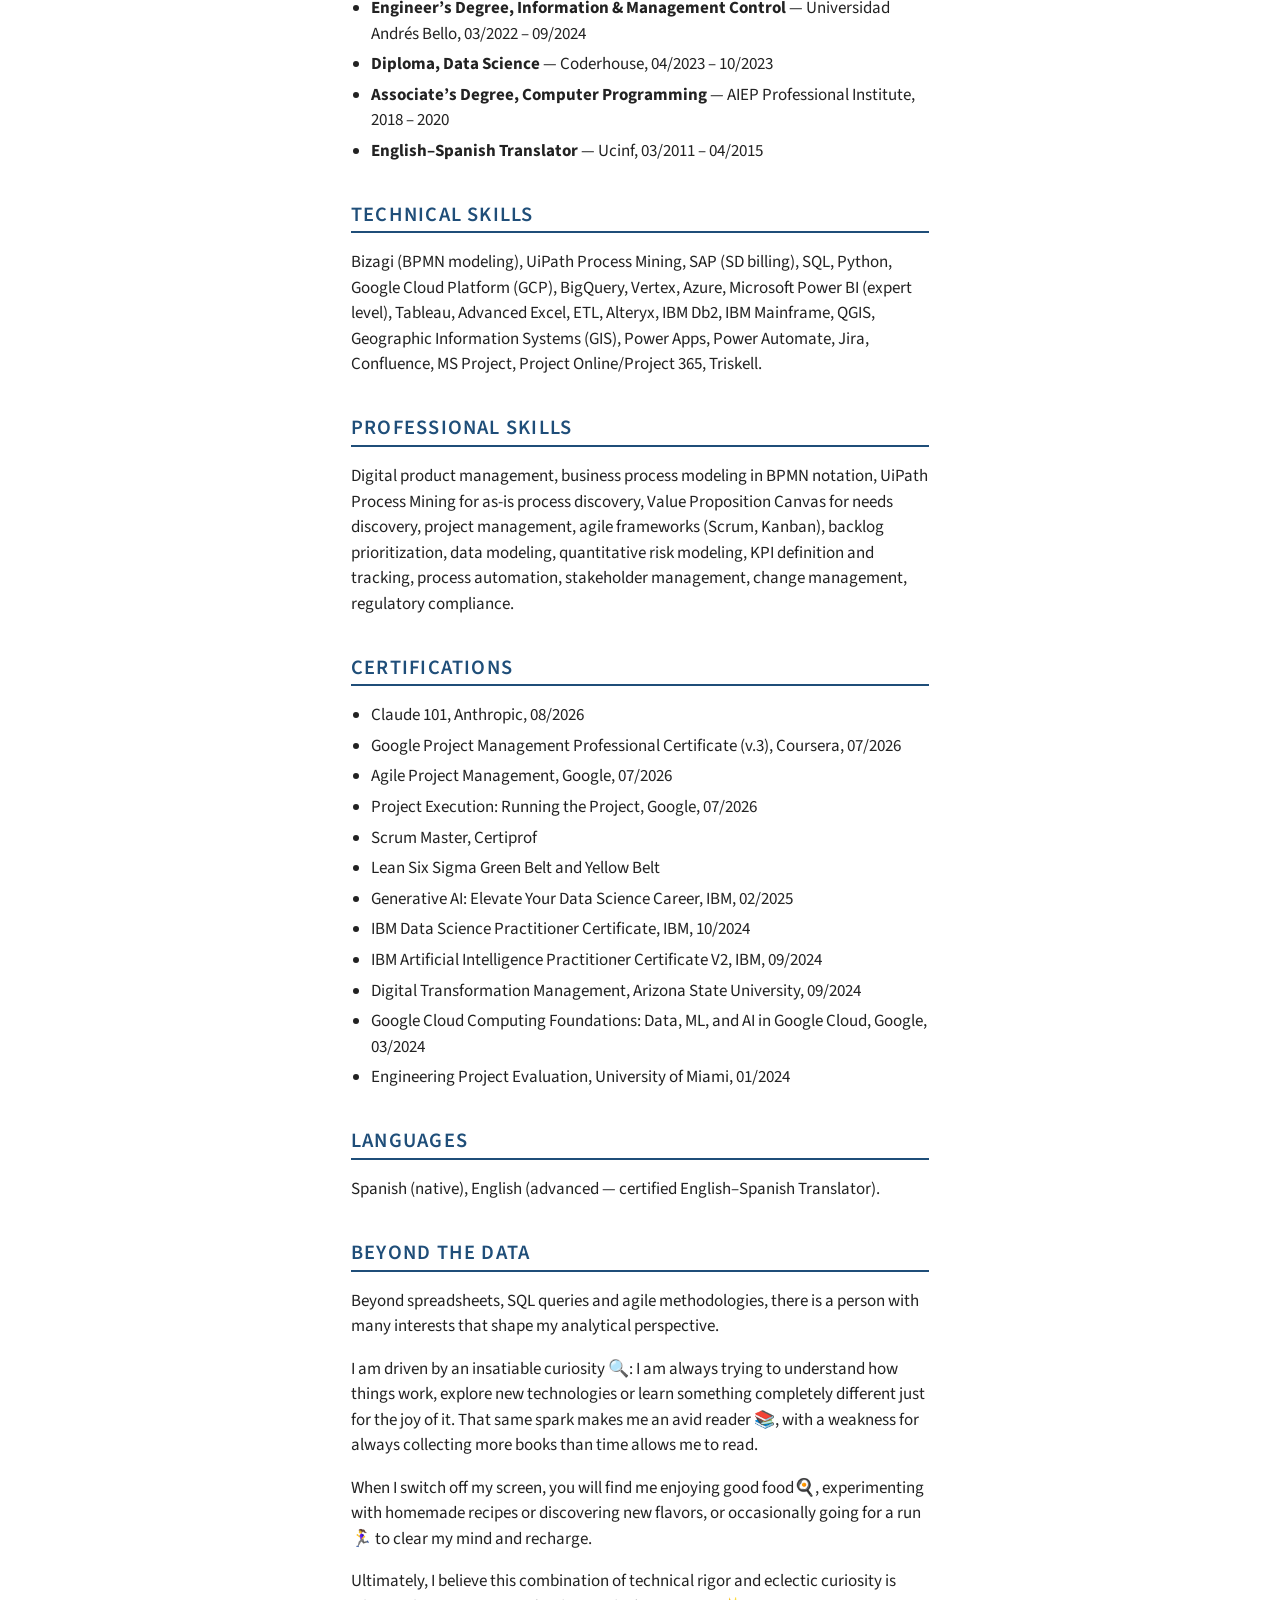
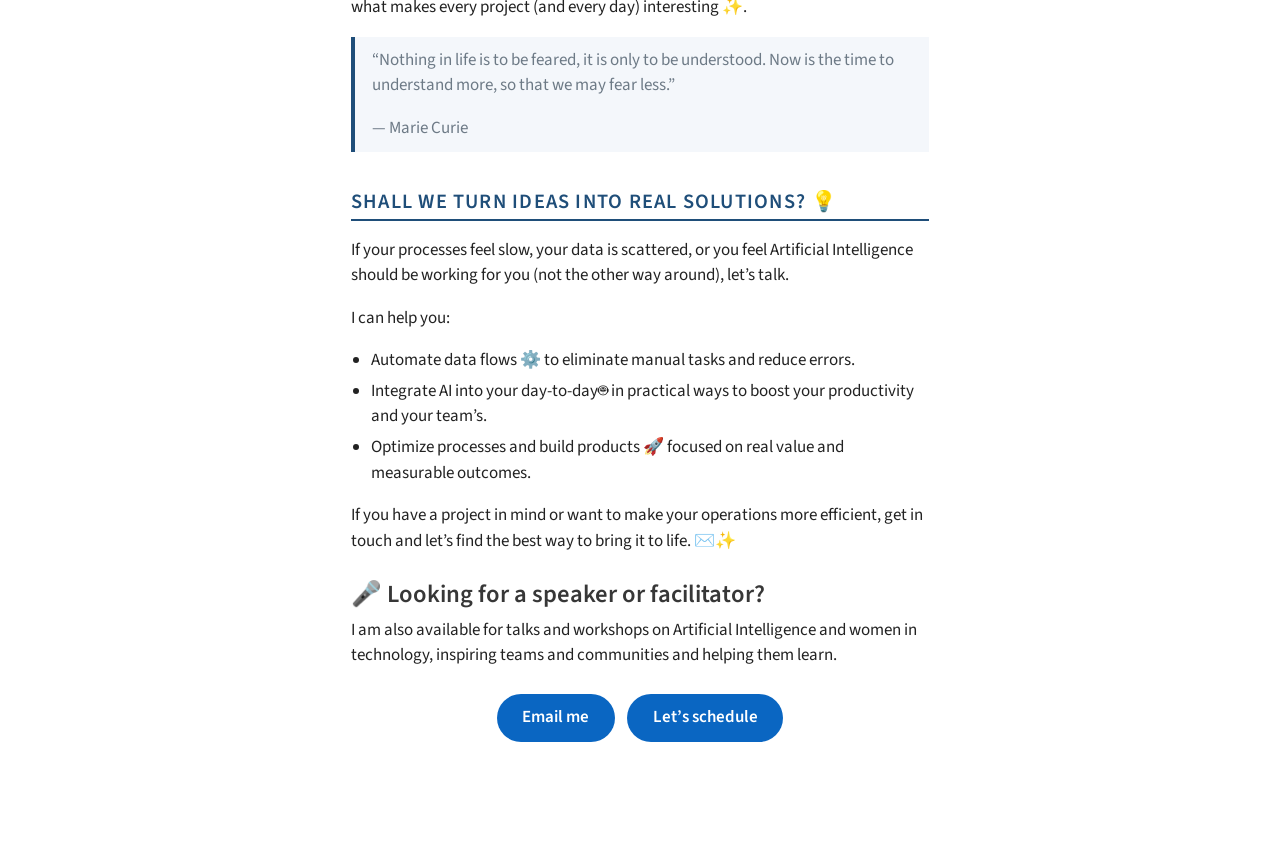
==== commit eb2da207: "Place language selector beside theme toggle Co-authored-by: Copilot <223556219+Copilot@users.noreply" ====
--- a/docs/en/index.html
+++ b/docs/en/index.html
@@ -100,7 +100,7 @@
 </script>
 
 
-<link rel="stylesheet" href="../styles.css">
+<link rel="stylesheet" href="../styles-v3.css">
 </head>
 
 <body class="fullcontent quarto-light">
@@ -134,14 +134,16 @@
 
 
 <div class="cv-cabecera">
+<div class="cv-controles">
 <button class="cv-theme-toggle" type="button" aria-pressed="false">
 🌙 Dark mode
 </button>
+<a class="cv-idioma" href="../" lang="es">Español</a>
+</div>
 <p><img class="cv-foto" src="../foto.png" alt="Photo of Francisca Villagra Macías"></p>
 <h1>
 Francisca Villagra Macías
 </h1>
-<a class="cv-idioma" href="../" lang="es">Español</a>
 <div class="cv-titulo">
 Product Owner · Information &amp; Management Control Engineer
 </div>
--- a/docs/styles-v3.css
+++ b/docs/styles-v3.css
@@ -0,0 +1,102 @@
+:root {
+  --acento: #1f4e79;
+  --texto: #222;
+  --suave: #666;
+  --fondo: #fff;
+  --superficie: #f4f7fb;
+  --periodo-fondo: var(--acento);
+  --periodo-texto: #fff;
+  --borde-foto: #fff;
+  --sombra-bloque: rgba(31,78,121,.08);
+}
+:root[data-theme="dark"] {
+  color-scheme: dark;
+  --acento: #8ab4e0;
+  --texto: #e6edf5;
+  --suave: #b6c2d0;
+  --fondo: #141a22;
+  --superficie: #202a36;
+  --periodo-fondo: #315f8f;
+  --borde-foto: #141a22;
+  --sombra-bloque: rgba(0,0,0,.25);
+}
+body { color: var(--texto); background: var(--fondo); }
+#quarto-content { max-width: 820px; margin: 0 auto; }
+header#title-block-header { display: none; }
+
+.cv-cabecera { text-align: center; margin: 2rem 0 1.5rem; }
+.cv-controles {
+  display: flex; align-items: center; justify-content: center; flex-wrap: wrap; gap: .6rem;
+  margin: 0 0 1rem;
+}
+.cv-theme-toggle {
+  display: inline-flex; align-items: center; justify-content: center; gap: .4rem;
+  margin: 0; padding: .4rem .9rem; border: 1px solid var(--acento);
+  border-radius: 999px; color: var(--acento); background: transparent;
+  font: inherit; font-size: .9rem; font-weight: 600; cursor: pointer;
+}
+.cv-theme-toggle:hover { color: var(--fondo); background: var(--acento); }
+.cv-theme-toggle:focus-visible { outline: 3px solid var(--acento); outline-offset: 3px; }
+.cv-cabecera h1 { font-size: 2.4rem; font-weight: 700; margin-bottom: .2rem; color: var(--acento); }
+.cv-cabecera .cv-titulo { font-size: 1.15rem; color: var(--suave); margin-bottom: .8rem; }
+.cv-contacto { font-size: .95rem; color: var(--suave); }
+.cv-contacto span + span::before { content: "·"; margin: 0 .6rem; }
+.cv-linkedin {
+  display: inline-flex; align-items: center; gap: .5rem; margin-top: 1rem;
+  padding: .45rem 1rem; border-radius: 999px; background: #0a66c2; color: #fff !important;
+  text-decoration: none; font-weight: 600;
+}
+.cv-linkedin:hover { background: #004182; }
+.cv-linkedin .bi { font-size: 1.2rem; }
+.cv-idioma {
+  display: inline-block; margin: 0; padding: .4rem .9rem; border: 1px solid var(--acento);
+  border-radius: 999px; color: var(--acento); text-decoration: none; font-size: .9rem; font-weight: 600;
+}
+.cv-idioma:hover { color: #fff; background: var(--acento); }
+.cv-cita {
+  margin: 2rem 0 .75rem; padding: 1rem 1.25rem; border-left: 3px solid var(--acento);
+  background: var(--superficie); color: var(--suave); font-style: italic;
+}
+blockquote { color: var(--suave); background: var(--superficie); border-left-color: var(--acento); }
+.cv-cita p { margin-bottom: .4rem; }
+.cv-cita cite { color: var(--acento); font-style: normal; font-weight: 600; }
+.cv-cita + section h2 { margin-top: .75rem; }
+.cv-email-contenedor { display: flex; justify-content: center; flex-wrap: wrap; gap: .75rem; margin: 1.5rem 0 2rem; }
+.cv-email {
+  display: inline-block; padding: .65rem 1.5rem; border-radius: 999px; background: #0a66c2;
+  color: #fff !important; text-decoration: none; font-weight: 600;
+}
+.cv-email:hover { background: #004182; }
+
+h2 { font-size: 1.2rem; text-transform: uppercase; letter-spacing: .06em; color: var(--acento);
+     border-bottom: 2px solid var(--acento); padding-bottom: .25rem; margin-top: 2.2rem; }
+.cv-bloque { margin-top: 1.6rem; padding: 1rem 1.25rem; border-left: 3px solid var(--acento);
+  background: var(--superficie); border-radius: 0 8px 8px 0; box-shadow: 0 1px 3px var(--sombra-bloque); }
+.cv-cargo { display: flex; justify-content: space-between; align-items: baseline; flex-wrap: wrap; gap: .4rem 2rem; }
+.cv-cargo .cv-rol { font-weight: 700; font-size: 1.05rem; }
+.cv-cargo .cv-periodo { color: var(--periodo-texto); background: var(--periodo-fondo); font-size: .85rem; font-weight: 600;
+  padding: .15rem .7rem; border-radius: 999px; white-space: nowrap; }
+.cv-fecha::before { content: attr(data-fecha); }
+.cv-periodo .cv-fecha { color: var(--periodo-texto); }
+a[x-apple-data-detectors] {
+  color: inherit !important; font-family: inherit !important; font-size: inherit !important;
+  font-weight: inherit !important; line-height: inherit !important;
+  -webkit-text-fill-color: currentColor !important; text-decoration: none !important;
+}
+.cv-empresa { color: var(--suave); font-style: italic; margin: .35rem 0 .6rem; }
+ul { padding-left: 1.2rem; }
+li { margin-bottom: .3rem; }
+
+@media print { .cv-linkedin { color: #000 !important; background: none; border: 1px solid #000; } }
+
+/* Aparición al hacer scroll */
+.reveal { opacity: 1; transform: none; transition: none; }
+.reveal.visible { opacity: 1; transform: none; }
+.cv-bloque li { opacity: 1; transform: none; transition: none; }
+.cv-bloque.visible li { opacity: 1; transform: none; }
+.cv-cabecera.reveal { transform: none; }
+.cv-cabecera.reveal.visible { transform: none; }
+@media (prefers-reduced-motion: reduce) { .reveal, .cv-bloque li { opacity: 1; transform: none; transition: none; } }
+
+.cv-foto { width: 170px; height: 170px; object-fit: cover; border-radius: 50%; border: 4px solid var(--borde-foto);
+  box-shadow: 0 0 0 3px var(--acento), 0 6px 18px rgba(31,78,121,.25); margin-bottom: 1rem; }
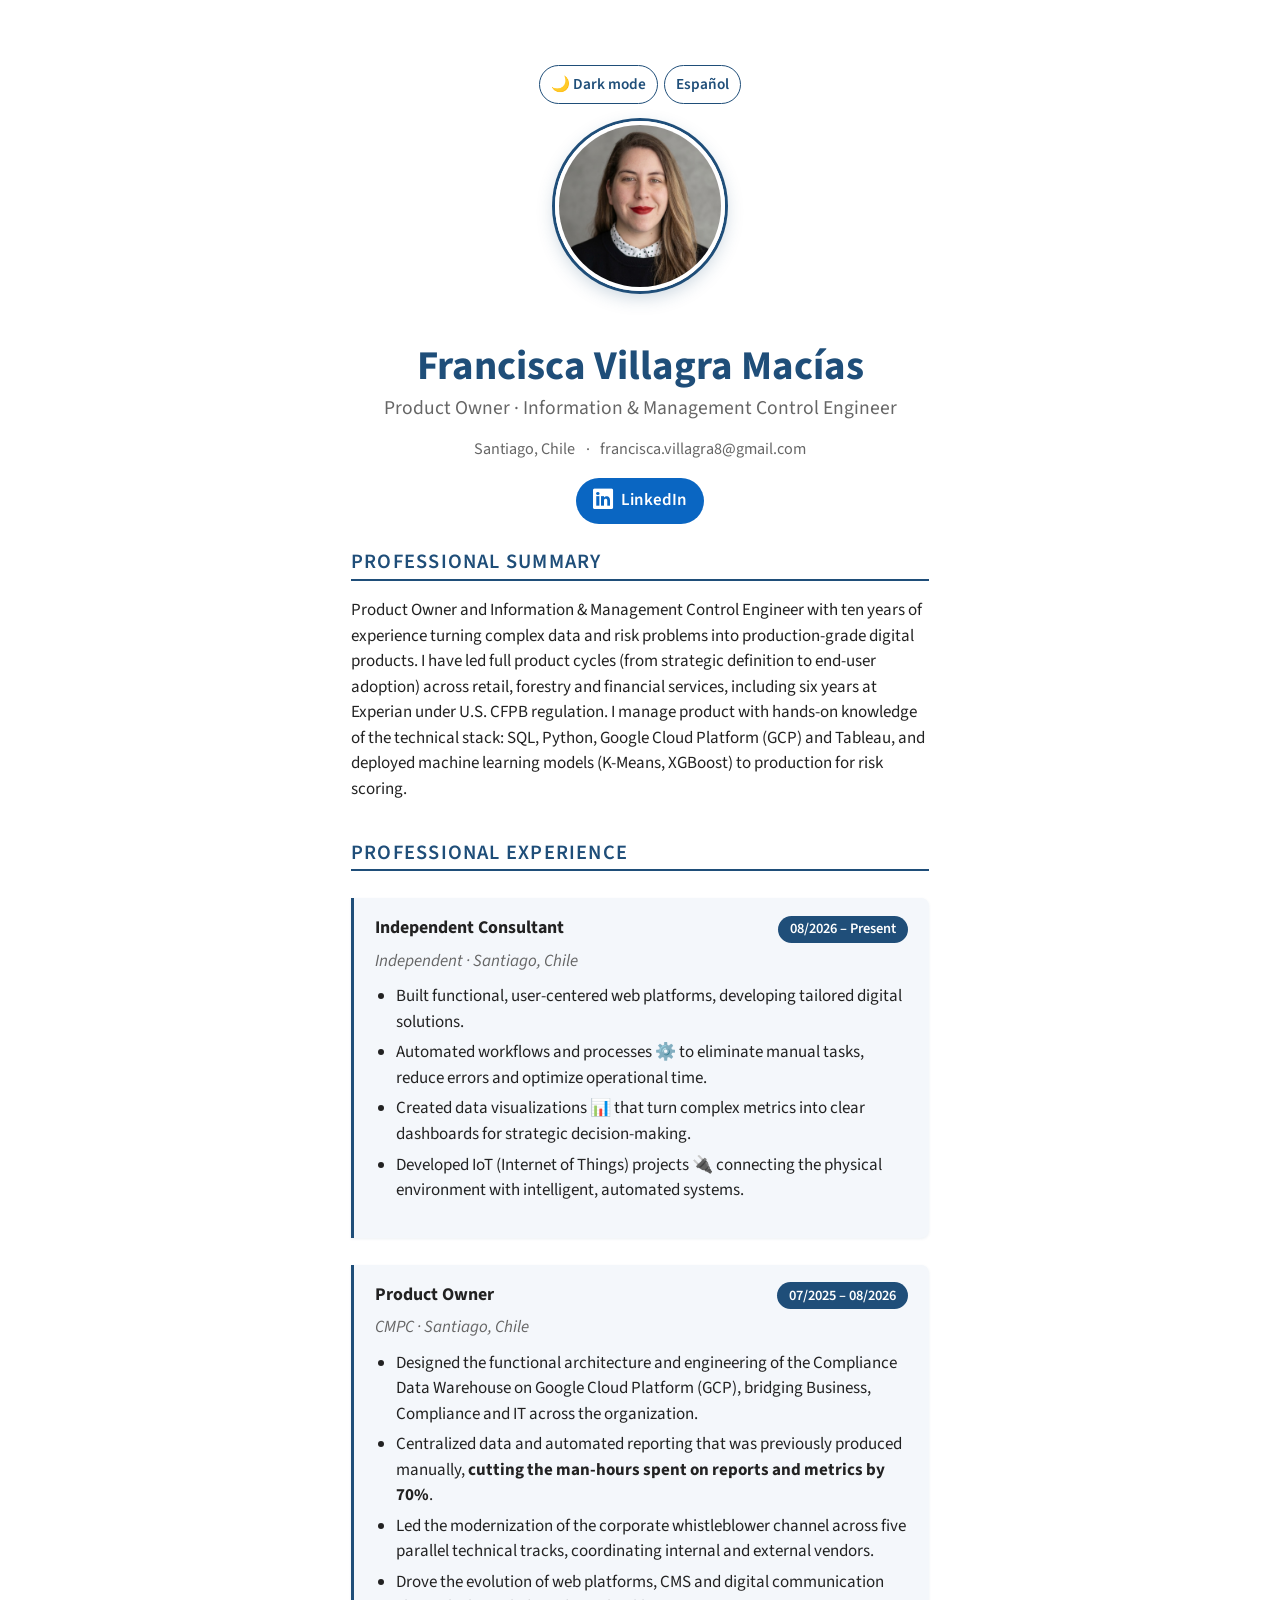
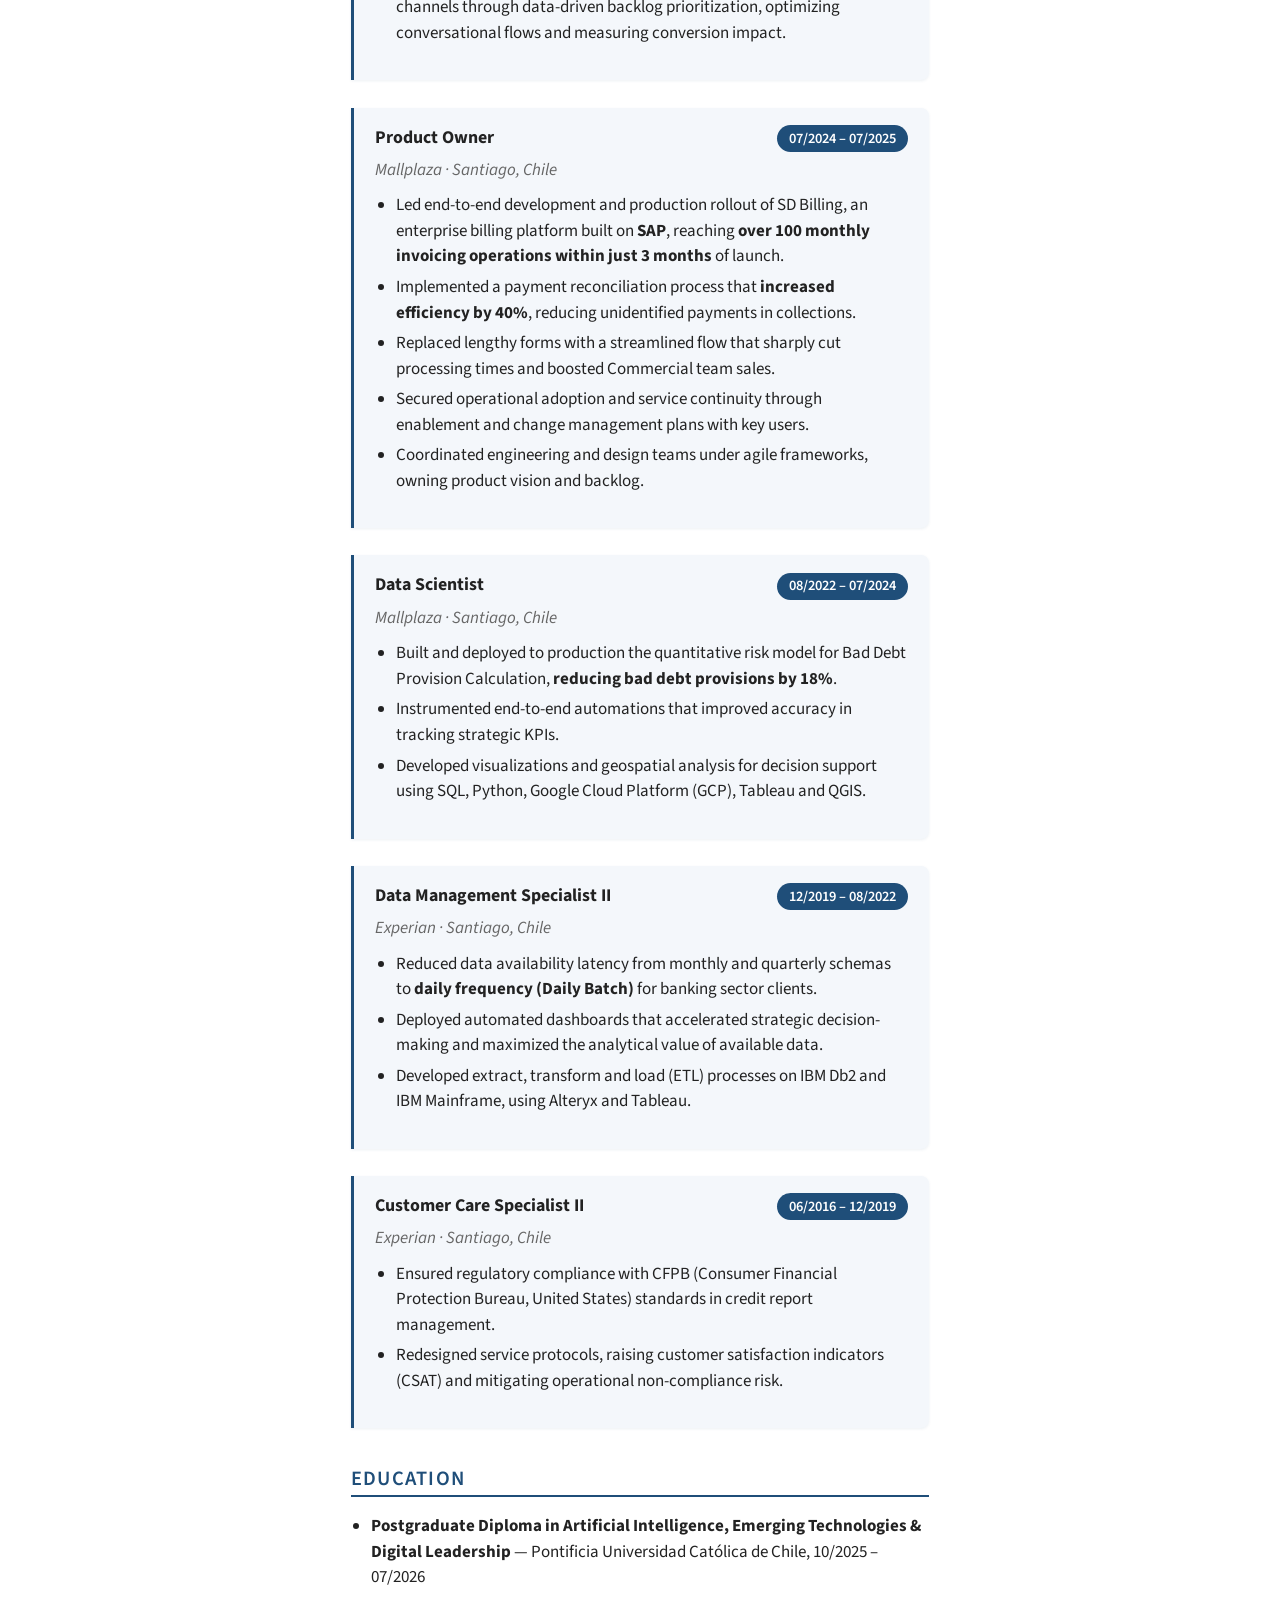
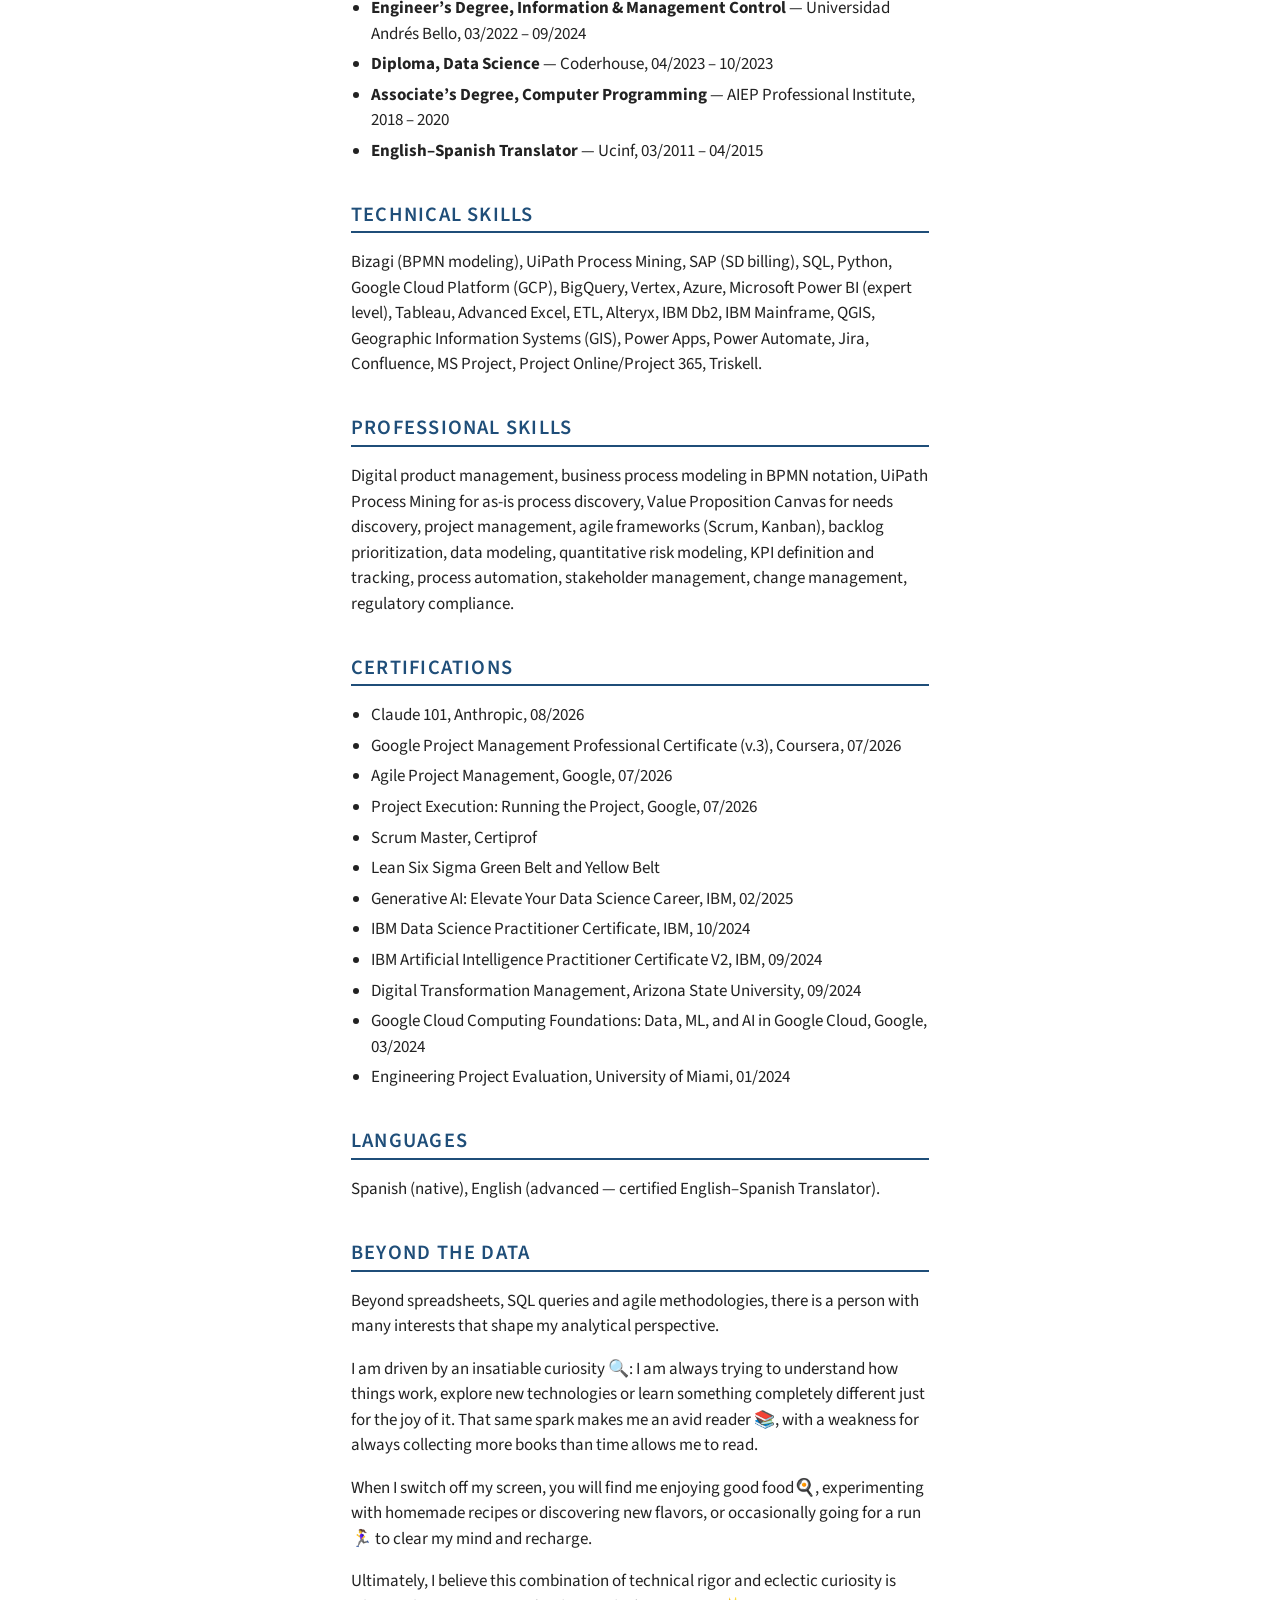
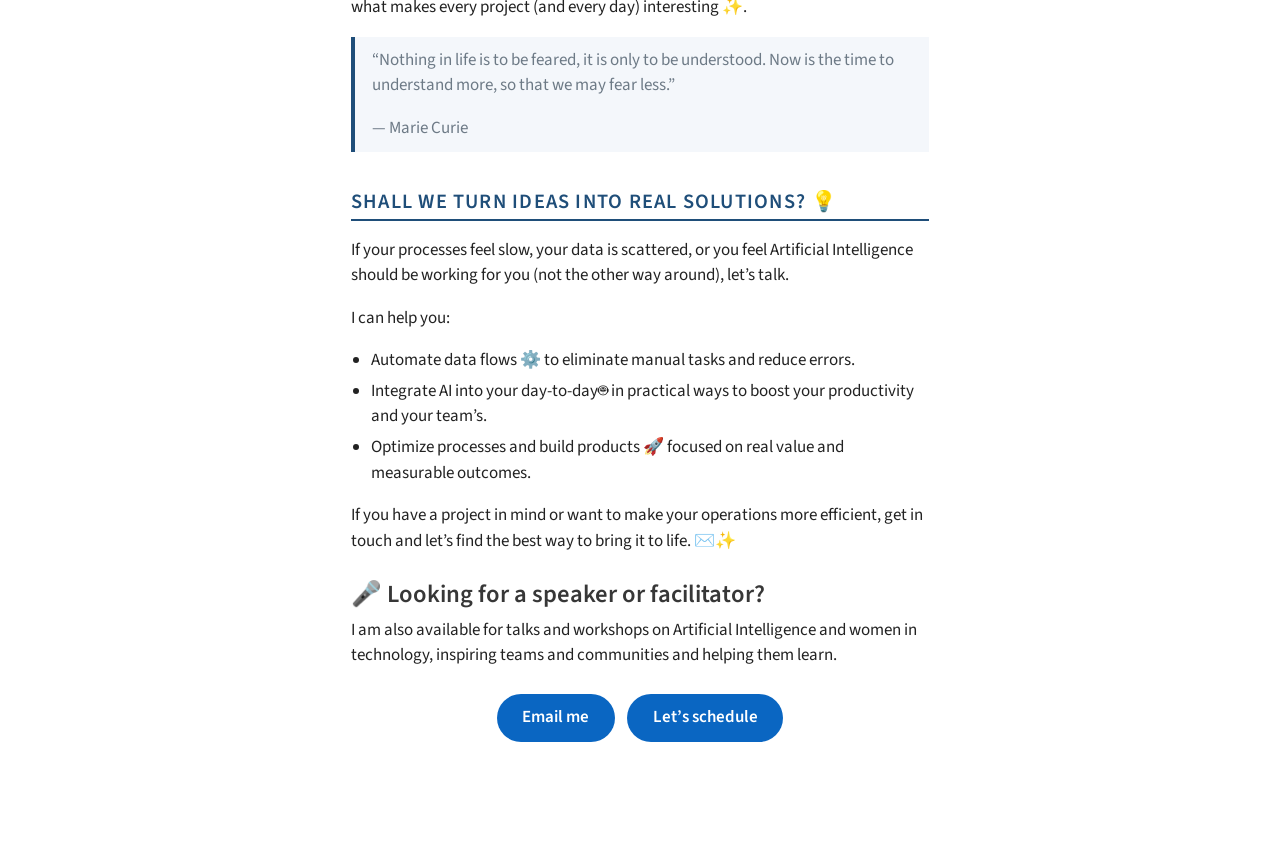
==== commit b9cc9c19: "Keep language selector aligned on narrow screens Co-authored-by: Copilot <223556219+Copilot@users.no" ====
--- a/docs/en/index.html
+++ b/docs/en/index.html
@@ -100,7 +100,7 @@
 </script>
 
 
-<link rel="stylesheet" href="../styles-v3.css">
+<link rel="stylesheet" href="../styles-v5.css">
 </head>
 
 <body class="fullcontent quarto-light">
--- a/docs/styles-v5.css
+++ b/docs/styles-v5.css
@@ -0,0 +1,109 @@
+:root {
+  --acento: #1f4e79;
+  --texto: #222;
+  --suave: #666;
+  --fondo: #fff;
+  --superficie: #f4f7fb;
+  --periodo-fondo: var(--acento);
+  --periodo-texto: #fff;
+  --borde-foto: #fff;
+  --sombra-bloque: rgba(31,78,121,.08);
+}
+:root[data-theme="dark"] {
+  color-scheme: dark;
+  --acento: #8ab4e0;
+  --texto: #e6edf5;
+  --suave: #b6c2d0;
+  --fondo: #141a22;
+  --superficie: #202a36;
+  --periodo-fondo: #315f8f;
+  --borde-foto: #141a22;
+  --sombra-bloque: rgba(0,0,0,.25);
+}
+body { color: var(--texto); background: var(--fondo); }
+#quarto-content { max-width: 820px; margin: 0 auto; }
+header#title-block-header { display: none; }
+
+.cv-cabecera { text-align: center; margin: 2rem 0 1.5rem; }
+.cv-controles {
+  display: flex; align-items: center; justify-content: center; flex-wrap: nowrap; gap: .4rem;
+  margin: 0 0 1rem;
+}
+.cv-theme-toggle {
+  display: inline-flex; align-items: center; justify-content: center; gap: .4rem;
+  flex: 0 0 auto; white-space: nowrap;
+  margin: 0; padding: .4rem .65rem; border: 1px solid var(--acento);
+  border-radius: 999px; color: var(--acento); background: transparent;
+  font: inherit; font-size: .9rem; font-weight: 600; cursor: pointer;
+}
+.cv-theme-toggle:hover { color: var(--fondo); background: var(--acento); }
+.cv-theme-toggle:focus-visible { outline: 3px solid var(--acento); outline-offset: 3px; }
+.cv-cabecera h1 { font-size: 2.4rem; font-weight: 700; margin-bottom: .2rem; color: var(--acento); }
+.cv-cabecera .cv-titulo { font-size: 1.15rem; color: var(--suave); margin-bottom: .8rem; }
+.cv-contacto { font-size: .95rem; color: var(--suave); }
+.cv-contacto span + span::before { content: "·"; margin: 0 .6rem; }
+.cv-linkedin {
+  display: inline-flex; align-items: center; gap: .5rem; margin-top: 1rem;
+  padding: .45rem 1rem; border-radius: 999px; background: #0a66c2; color: #fff !important;
+  text-decoration: none; font-weight: 600;
+}
+.cv-linkedin:hover { background: #004182; }
+.cv-linkedin .bi { font-size: 1.2rem; }
+.cv-idioma {
+  display: inline-block; flex: 0 0 auto; white-space: nowrap;
+  margin: 0; padding: .4rem .65rem; border: 1px solid var(--acento);
+  border-radius: 999px; color: var(--acento); text-decoration: none; font-size: .9rem; font-weight: 600;
+}
+.cv-idioma:hover { color: #fff; background: var(--acento); }
+@media (max-width: 320px) {
+  .cv-controles { gap: .25rem; }
+  .cv-theme-toggle, .cv-idioma { padding: .3rem .25rem; font-size: .72rem; }
+  .cv-theme-toggle { gap: .25rem; }
+}
+.cv-cita {
+  margin: 2rem 0 .75rem; padding: 1rem 1.25rem; border-left: 3px solid var(--acento);
+  background: var(--superficie); color: var(--suave); font-style: italic;
+}
+blockquote { color: var(--suave); background: var(--superficie); border-left-color: var(--acento); }
+.cv-cita p { margin-bottom: .4rem; }
+.cv-cita cite { color: var(--acento); font-style: normal; font-weight: 600; }
+.cv-cita + section h2 { margin-top: .75rem; }
+.cv-email-contenedor { display: flex; justify-content: center; flex-wrap: wrap; gap: .75rem; margin: 1.5rem 0 2rem; }
+.cv-email {
+  display: inline-block; padding: .65rem 1.5rem; border-radius: 999px; background: #0a66c2;
+  color: #fff !important; text-decoration: none; font-weight: 600;
+}
+.cv-email:hover { background: #004182; }
+
+h2 { font-size: 1.2rem; text-transform: uppercase; letter-spacing: .06em; color: var(--acento);
+     border-bottom: 2px solid var(--acento); padding-bottom: .25rem; margin-top: 2.2rem; }
+.cv-bloque { margin-top: 1.6rem; padding: 1rem 1.25rem; border-left: 3px solid var(--acento);
+  background: var(--superficie); border-radius: 0 8px 8px 0; box-shadow: 0 1px 3px var(--sombra-bloque); }
+.cv-cargo { display: flex; justify-content: space-between; align-items: baseline; flex-wrap: wrap; gap: .4rem 2rem; }
+.cv-cargo .cv-rol { font-weight: 700; font-size: 1.05rem; }
+.cv-cargo .cv-periodo { color: var(--periodo-texto); background: var(--periodo-fondo); font-size: .85rem; font-weight: 600;
+  padding: .15rem .7rem; border-radius: 999px; white-space: nowrap; }
+.cv-fecha::before { content: attr(data-fecha); }
+.cv-periodo .cv-fecha { color: var(--periodo-texto); }
+a[x-apple-data-detectors] {
+  color: inherit !important; font-family: inherit !important; font-size: inherit !important;
+  font-weight: inherit !important; line-height: inherit !important;
+  -webkit-text-fill-color: currentColor !important; text-decoration: none !important;
+}
+.cv-empresa { color: var(--suave); font-style: italic; margin: .35rem 0 .6rem; }
+ul { padding-left: 1.2rem; }
+li { margin-bottom: .3rem; }
+
+@media print { .cv-linkedin { color: #000 !important; background: none; border: 1px solid #000; } }
+
+/* Aparición al hacer scroll */
+.reveal { opacity: 1; transform: none; transition: none; }
+.reveal.visible { opacity: 1; transform: none; }
+.cv-bloque li { opacity: 1; transform: none; transition: none; }
+.cv-bloque.visible li { opacity: 1; transform: none; }
+.cv-cabecera.reveal { transform: none; }
+.cv-cabecera.reveal.visible { transform: none; }
+@media (prefers-reduced-motion: reduce) { .reveal, .cv-bloque li { opacity: 1; transform: none; transition: none; } }
+
+.cv-foto { width: 170px; height: 170px; object-fit: cover; border-radius: 50%; border: 4px solid var(--borde-foto);
+  box-shadow: 0 0 0 3px var(--acento), 0 6px 18px rgba(31,78,121,.25); margin-bottom: 1rem; }
